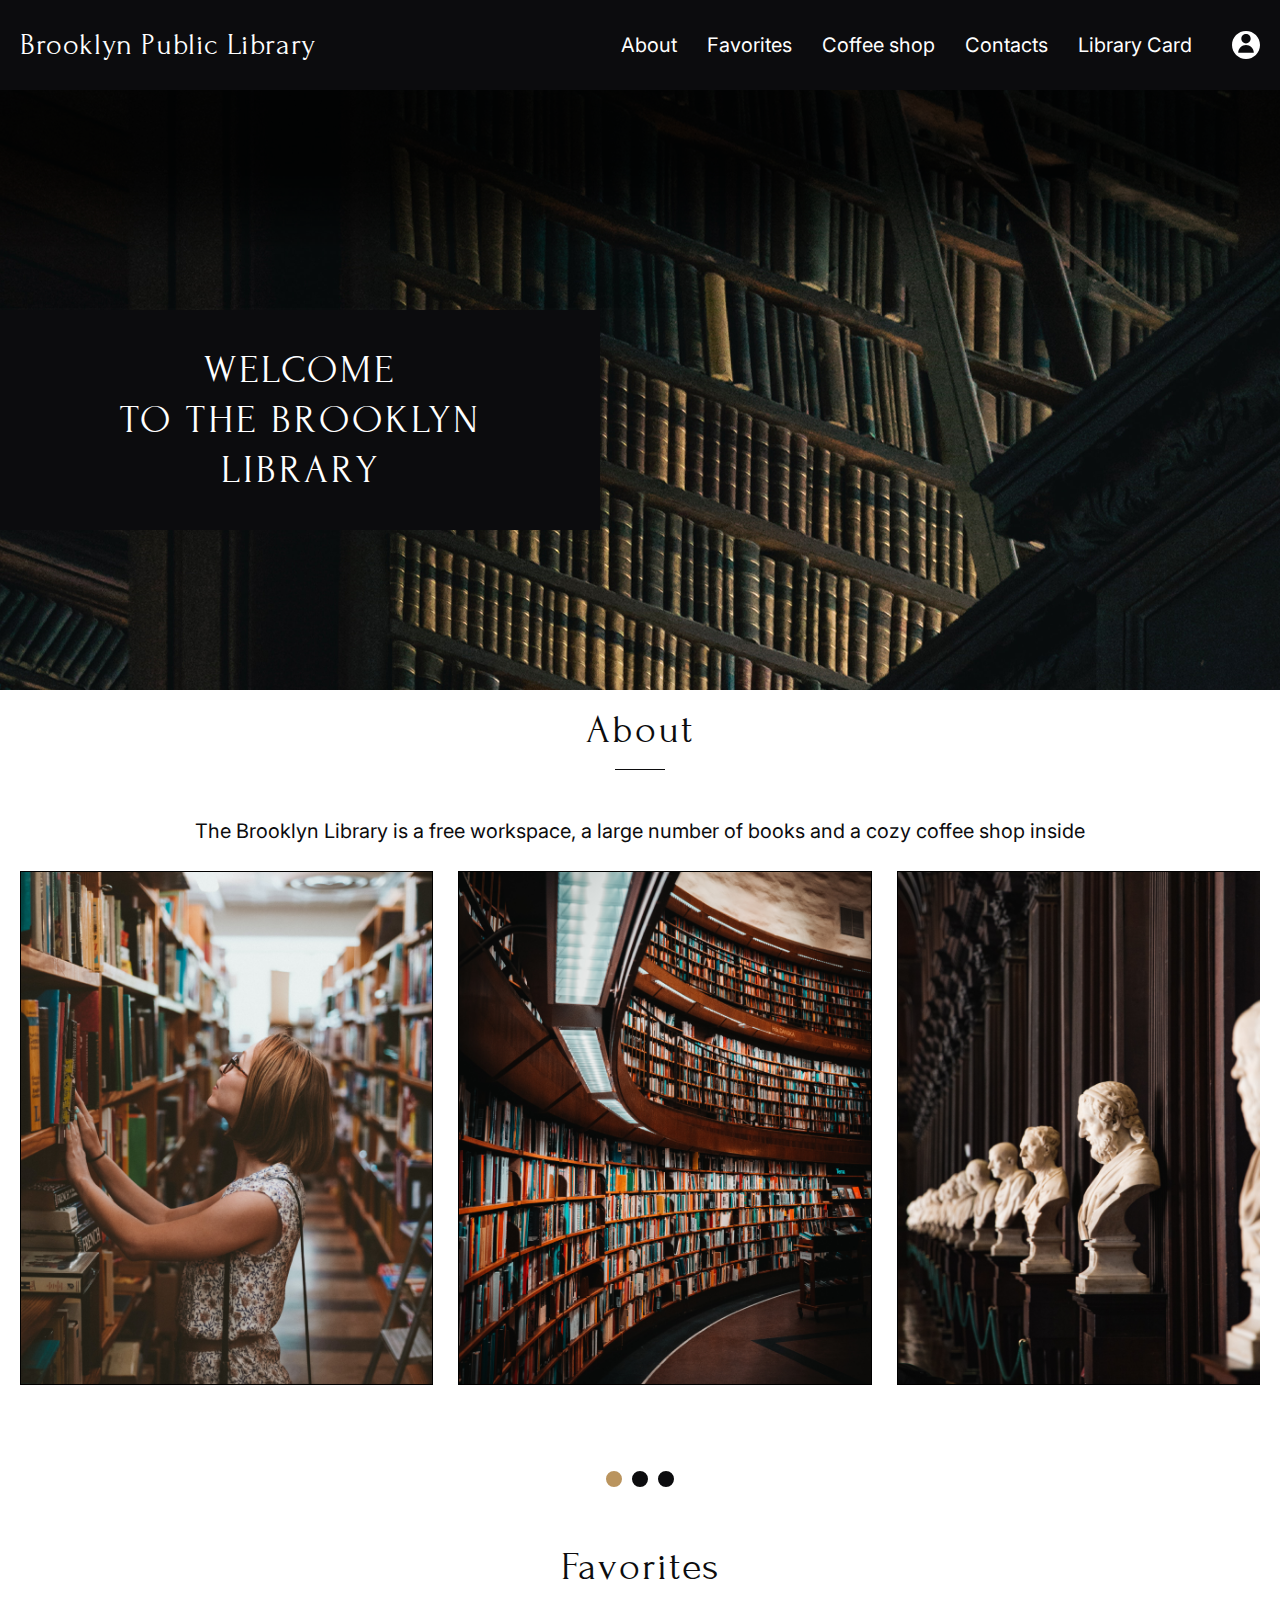
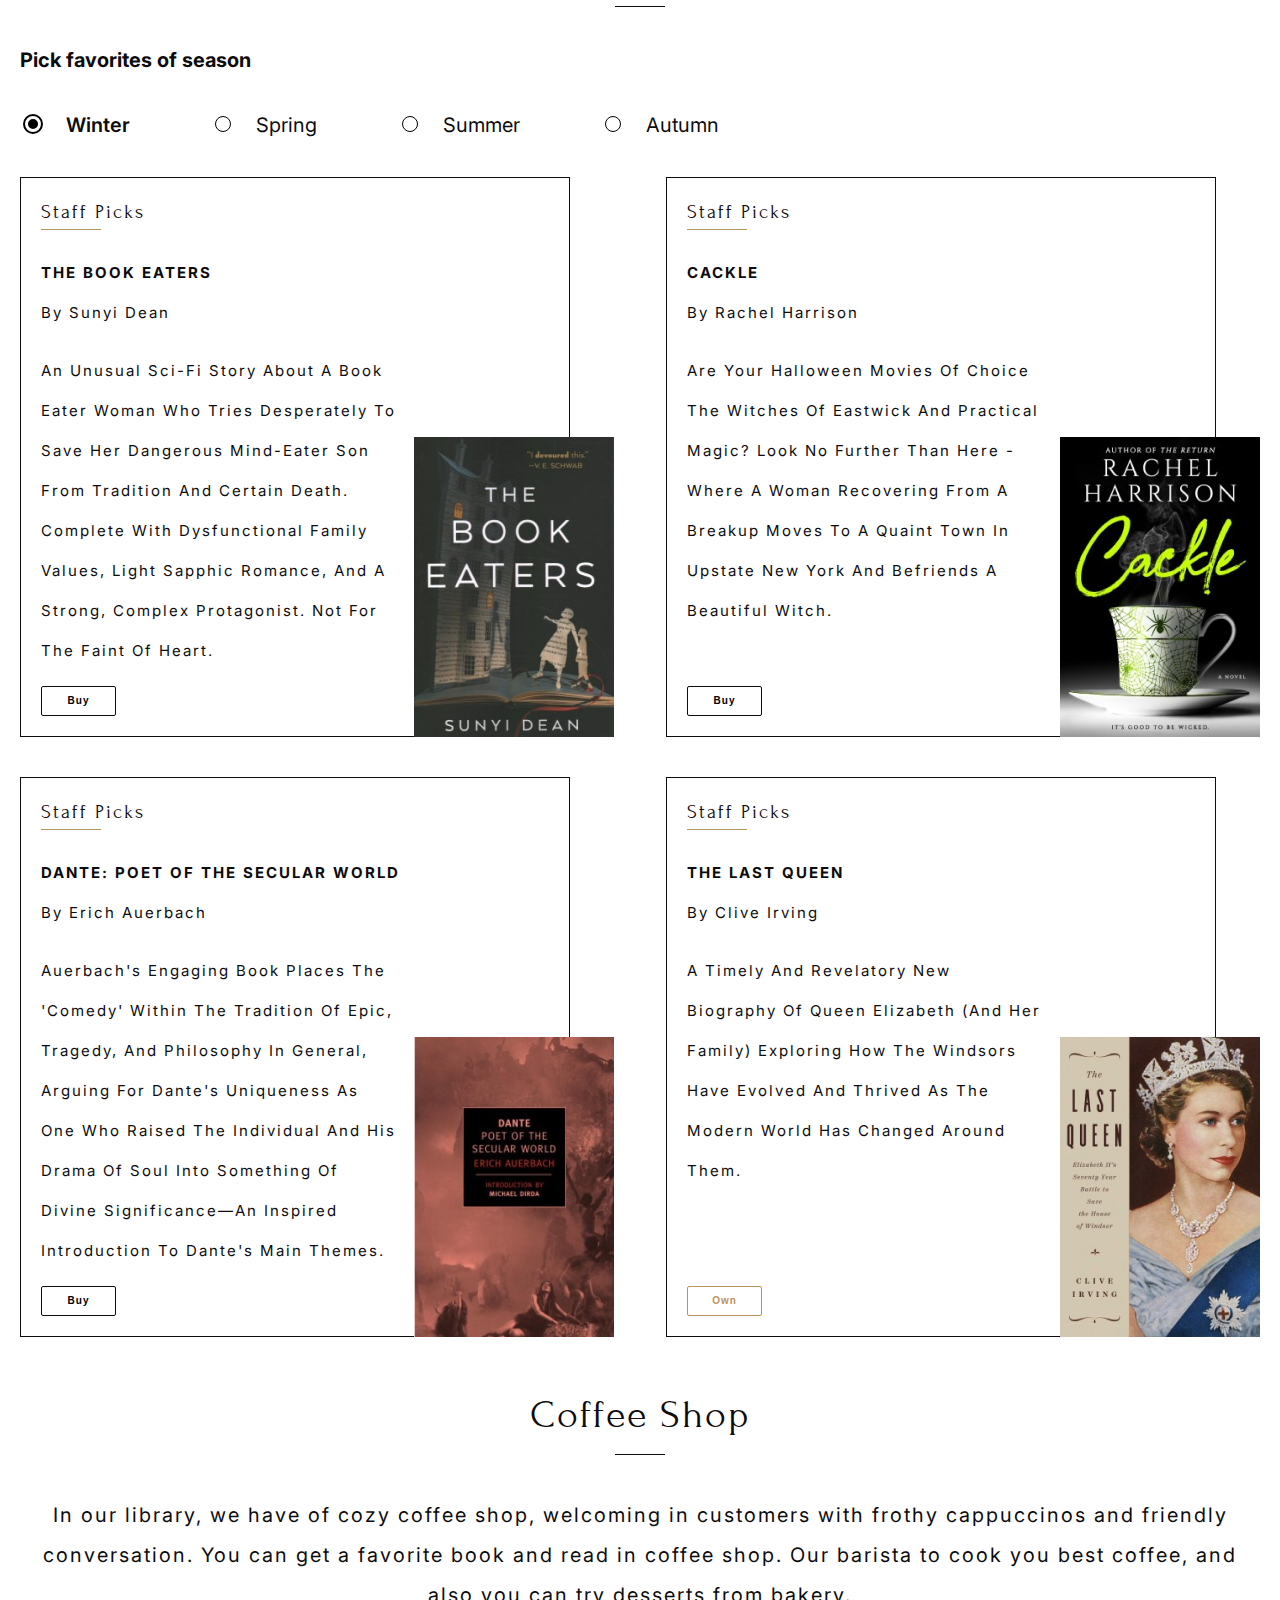
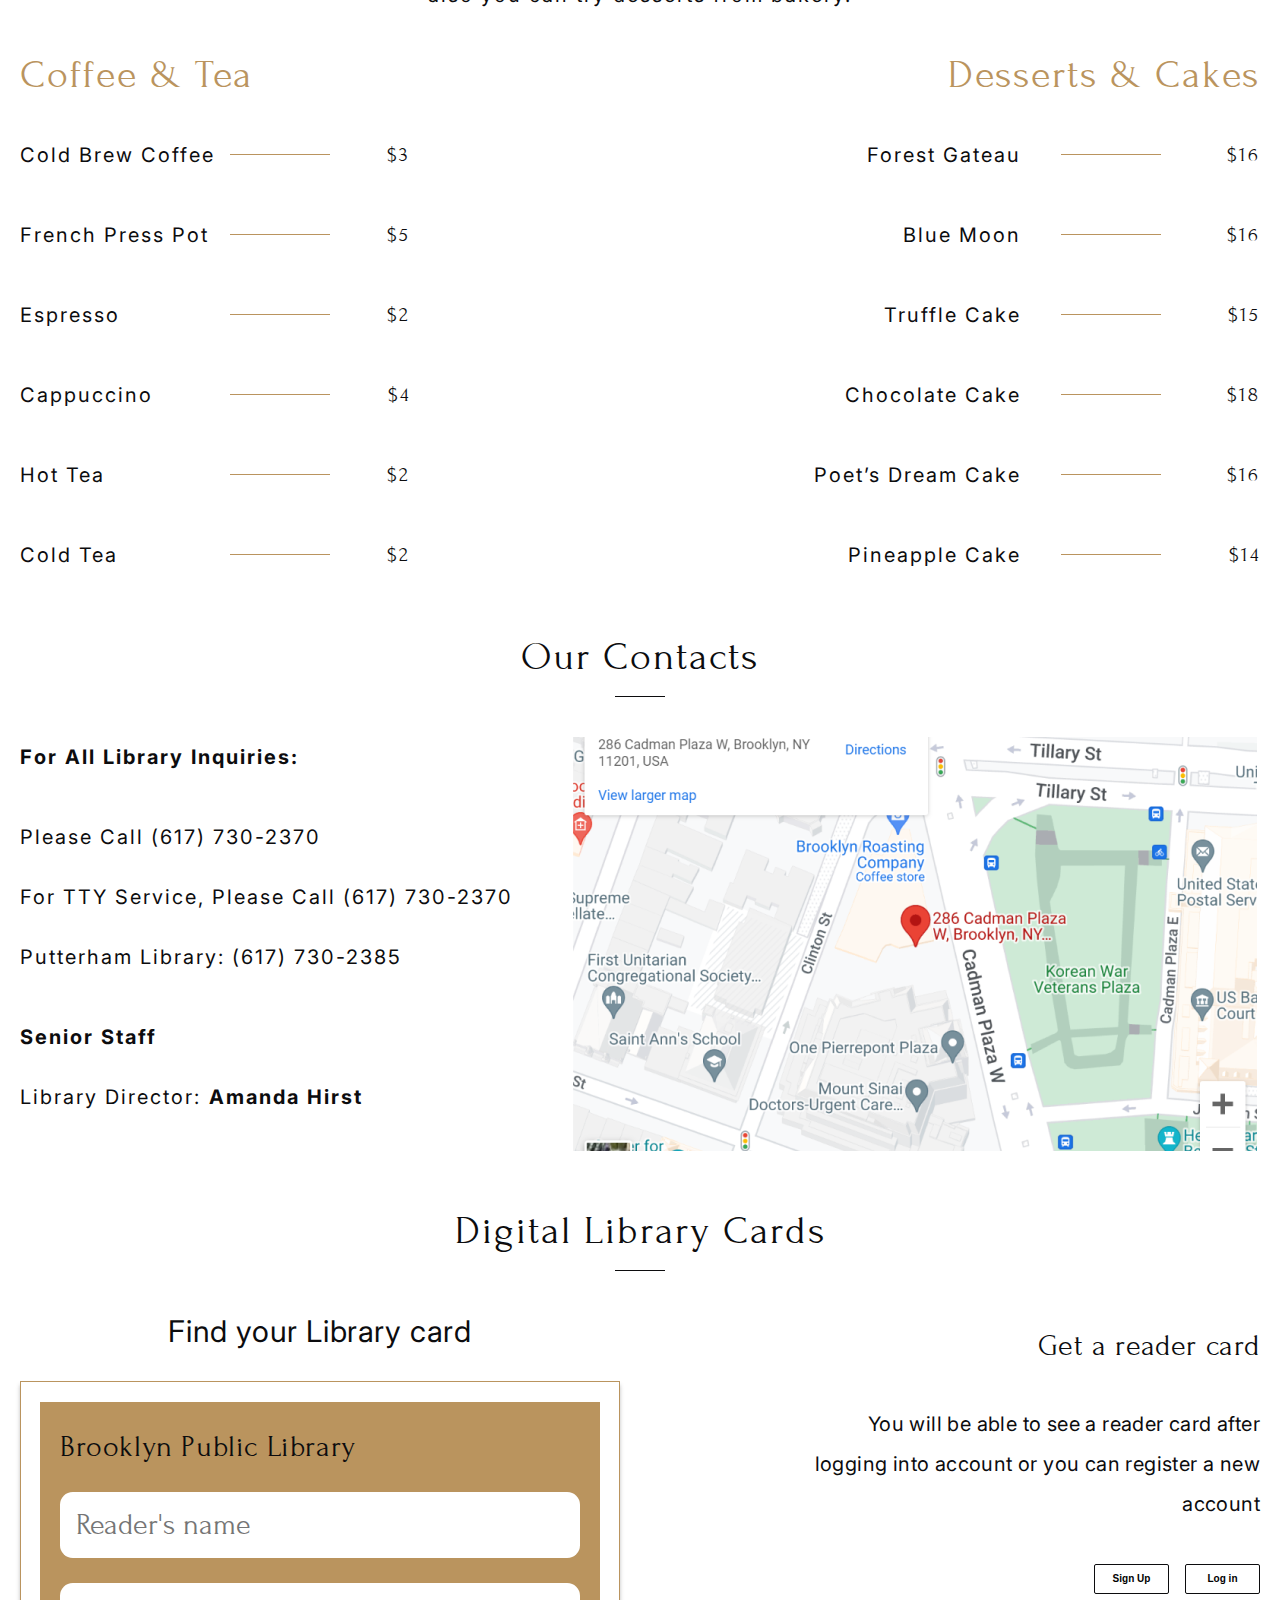
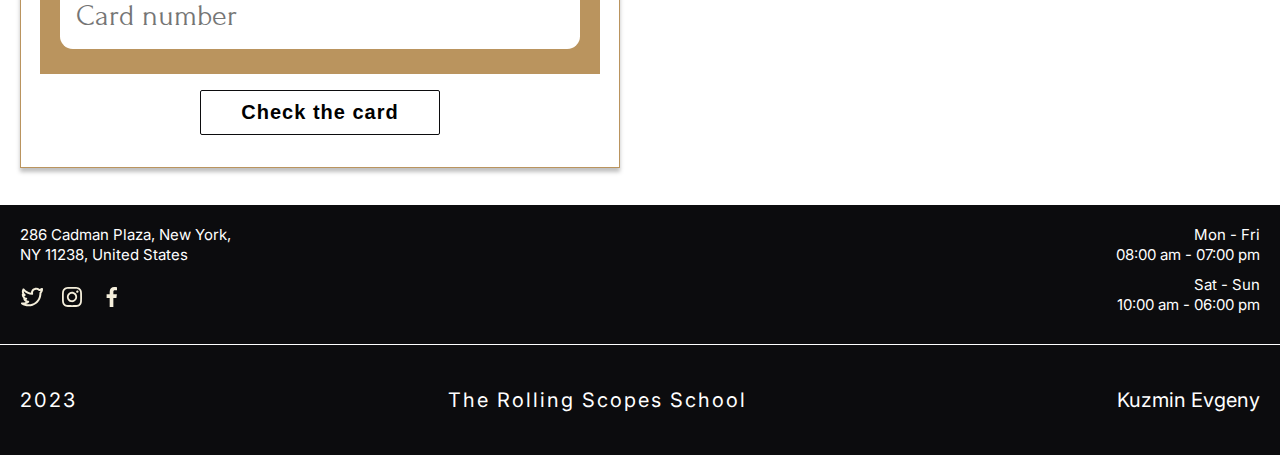
==== library/index.html @ 1d3dd44a "feat:buy library card modal form validation developed. empty field warning done. Nullification varia" ====
<!DOCTYPE html>
<html lang="en">
<head>
    <meta charset="UTF-8">
    <meta name="viewport" content="width=device-width, initial-scale=1.0">
    <link rel="icon" type="image/png" sizes="32x32" href="./img/favicon-16x16.png">
    <link rel="icon" type="image/png" sizes="16x16" href="./img/favicon-32x32.png">
    <link rel="preconnect" href="https://fonts.googleapis.com">
    <link rel="preconnect" href="https://fonts.gstatic.com" crossorigin>
    <link href="https://fonts.googleapis.com/css2?family=Forum&family=Inter:wght@100;200;300;400;500;600;700;800;900&display=swap" rel="stylesheet">
    <link rel="stylesheet" href="style.css">
    <script src="index.js" defer></script>
    <title>Document</title>
</head>
<body>
    <div class="wrapper">
        <header>
            <div class="navigation-bar flex justify-content-between bg-dark text-white px-20">

                <h1 class="flex align-items-center ff-forum fs-30 letter-spacing-0-6">Brooklyn Public Library</h1>
                
                <div class="menu-layout align-items-center">
                    <nav class="navigation" data-visible="false">
                        <ul class="flex ">
                            <li><a href="#about" class="text-white" onclick="switchNavigation()">About</a></li>
                            <li><a href="#favorites" class="text-white" onclick="switchNavigation()">Favorites</a></li>
                            <li><a href="#coffeeshop" class="text-white" onclick="switchNavigation()">Coffee shop</a></li>
                            <li><a href="#contacts" class="text-white" onclick="switchNavigation()">Contacts</a></li>
                            <li><a href="#librarycard" class="text-white" onclick="switchNavigation()">Library Card</a></li>
                        </ul>
                    </nav>
                    <div class="flex menu-btns">
                        <div class="flex align-items-center icon-profile">
                            <div class="icon-logo">
                                <img src="./img/icon_profile.svg" icon-no-logo data-profileiconVisible="true" alt="icon profile" >
                                <div class="userName text-veneer bg-white" icon-with-logo data-profileiconVisible="false"></div>
                            </div>

                            <div class="profilePopup bg-white fs-15 line-height-20 text-black text-center" data-profileNoAuthVisible="false">
                                <div class="fw-700 profile-header">Profile</div>
                                <div class="mt-20" data-modal-target="#login-modal">Log In</div>
                                <div class="mt-10" data-modal-target="#registration-modal">Register</div>
                            </div>
                            <div class="profilePopup bg-white fs-15 line-height-20 text-black" data-profileAuthenticatedVisible="false">
                                <div class="fs-10 profile-header profile-card-number" data-cardnumber=""></div>
                                <div class="mt-20" data-modal-target="#myprofile-modal">My profile</div>
                                <div class="mt-10" id="logout">Log Out</div>
                            </div>

                            
                        </div>
                        <button class="nav-toggle" aria-expanded="false"></button>
                        
                    </div>
                </div>
            </div>
            
        </header>
        
        <main>
            <section>
                <div class="lib-pic-container flex">
                        <div class="intro align-self-center bg-dark px-20 flex-column place-content-center text-center ff-forum fs-40 text-white letter-spacing-3 uppercase">
                            <p>Welcome</p>
                            <p>to the Brooklyn</p>
                            <p >Library</p>
                        </div>
                </div>
            </section>
            <section id="about">
                <h2>
                    About
                </h2>
                <p class="text-center mb-20 mt-3-8 mx-4">
                    The Brooklyn Library is a free workspace, a large number of books and a cozy coffee shop inside
                </p>
                <div class="flex justify-content-center about-flex mx-20">
                    <div class="pt-40 px-20 flex align-items-center" id="arrowleft">
                        <img src="./img/VectorLeft.svg" alt="">
                    </div>
                    
                    <div class="about-pic-container margin-right-flow" id="carousel">

                            <picture class="card__img">
                                <source srcset="./img/image1.png" type="image/png" >
                                <img src="./img/image1.png" alt="library image 1">
                            </picture>
                        
                            <picture class="card__img">
                                <source srcset="./img/image2.png" type="image/png" >
                                <img src="./img/image2.png" alt="library image 2">
                            </picture>

                            <picture class="card__img">
                                <source srcset="./img/image3.png" type="image/png" >
                                <img src="./img/image3.png" alt="library image 3">
                            </picture>

                            <picture class="card__img">
                                <source srcset="./img/image4.png" type="image/png" >
                                <img src="./img/image4.png" alt="library image 3">
                            </picture>

                            <picture class="card__img">
                                <source srcset="./img/image5.png" type="image/png" >
                                <img src="./img/image5.png" alt="library image 3">
                            </picture>

                        
                    </div>
                    <div class="pt-40 px-20 flex align-items-center " id="arrowright">
                        <img src="./img/VectorRight.svg" alt="">
                    </div>
                    
                </div>
            
                <div class="dot-buttons flex justify-content-center">
                    <div class="flex align-items-center">
                        <!-- <div id="btn-left"></div>
                        <div id="btn-center"></div>
                        <div id="btn-right"></div>
                        <div></div>
                        <div ></div> -->
                        <div class="dot active"></div>
                        <div class="dot"></div>
                        <div class="dot"></div>
                        <div class="dot"></div>
                        <div class="dot"></div>
                    </div>
                    
                </div>
            </section>
            <section id="favorites">
                <h2 class="mb-50">Favorites</h2>
                <div class="mx-20 mt-20 fw-700">Pick favorites of season</div>
                <div class="favorites flex align-items-center mx-20 mb-4 mt-25">
                    <div>
                        <input class="mr-20" type="radio" id="winter-label" name="seasons" value="winter" checked>
                        <label for="winter-label">Winter</label>
                    </div>
                    
                    <div>
                        <input class="mr-20" type="radio" id="spring-label" name="seasons" value="spring">
                        <label for="spring-label">Spring</label>
                    </div>

                    <div>
                        <input class="mr-20" type="radio" id="summer-label" name="seasons" value="summer">
                        <label for="summer-label">Summer</label>
                    </div>

                    <div>
                        <input class="mr-20" type="radio" id="autumn-label" name="seasons" value="autumn">
                        <label for="autumn-label">Autumn</label>
                    </div>

                </div>
                <div class="fs-15 letter-spacing-2 mx-20 pb-4  mb-20">
                    <div id="winter"  role="radioBtnPage">
                        <div class="grid-favorites">
                            <div class="grid book-description">
                                <h3>
                                    Staff Picks
                                </h3>
                                <div class="text-capitalize line-height-40 fw-700 mt-2">
                                    <span class="uppercase">The Book Eaters</span>
                                    <p class="text-capitalize">By Sunyi Dean</p>
                                </div>
                                <p class="line-height-40 text-capitalize mt-9">
                                    An unusual sci-fi story about a book eater woman who tries desperately to save her dangerous mind-eater son from tradition and certain death. Complete with dysfunctional family values, light Sapphic romance, and a strong, complex protagonist. Not for the faint of heart.
                                </p>
                                <button class="btn-buy fs-10 fw-600 letter-spacing-1" data-buy-book>
                                    Buy
                                </button>
                                <img src="./img/book1.png" alt="book 'The Book Eaters'">
                            </div>
                            <div class="grid book-description">
                                <h3>
                                    Staff Picks
                                </h3>
                                <div class="text-capitalize line-height-40 fw-700 mt-2">
                                    <span class="uppercase">Cackle</span>
                                    <p class="text-capitalize">By Rachel Harrison</p>
                                </div>
                                <p class="line-height-40 text-capitalize mt-9">
                                    Are your Halloween movies of choice The Witches of Eastwick and Practical Magic? Look no further than here - where a woman recovering from a breakup moves to a quaint town in upstate New York and befriends a beautiful witch.
                                </p>
                                <button class="btn-buy fs-10 fw-600 letter-spacing-1" data-buy-book>
                                    Buy
                                </button>
                                <img src="./img/book2.png" alt="book 'Cackle'">
                            </div>
                            <div class="grid book-description">
                                <h3>
                                    Staff Picks
                                </h3>
                                <div class="text-capitalize line-height-40 fw-700 mt-2">
                                    <span class="uppercase">Dante: Poet of the Secular World</span>
                                    <p class="text-capitalize">By Erich Auerbach</p>
                                </div>
                                <p class="line-height-40 text-capitalize mt-9">
                                    Auerbach's engaging book places the 'Comedy' within the tradition of epic, tragedy, and philosophy in general, arguing for Dante's uniqueness as one who raised the individual and his drama of soul into something of divine significance—an inspired introduction to Dante's main themes.
                                </p>
                                <button class="btn-buy fs-10 fw-600 letter-spacing-1" data-buy-book>
                                    Buy
                                </button>
                                <img src="./img/book3.png" alt="book 'Dante: Poet of the Secular World'">
                            </div>
                            <div class="grid book-description">
                                <h3>
                                    Staff Picks
                                </h3>
                                <div class="text-capitalize line-height-40 fw-700 mt-2">
                                    <span class="uppercase">The Last Queen</span>
                                    <p class="text-capitalize">By Clive Irving</p>
                                </div>
                                <p class="line-height-40 text-capitalize mt-9">
                                    A timely and revelatory new biography of Queen Elizabeth (and her family) exploring how the Windsors have evolved and thrived as the modern world has changed around them.
                                </p>
                                <button class="btn-buy fs-10 fw-600 letter-spacing-1" data-buy-book disabled>
                                    Own
                                </button>
                                <img src="./img/book4.png" alt="book 'The Last Queen'">
                            </div>
                        </div>
                    </div>

                    <div hidden id="spring" role="radioBtnPage">
                        <div class="grid-favorites">
                            <div  class="grid book-description">
                                <h3>
                                    Staff Picks
                                </h3>
                                <div class="text-capitalize line-height-40 fw-700 mt-2">
                                    <span class="uppercase">The Body</span>
                                    <p class="text-capitalize">By Stephen King</p>
                                </div>
                                <p>
                                    Powerful novel that takes you back to a nostalgic time, exploring both the beauty and danger and loss of innocence that is youth.
                                </p>
                                <button class="btn-buy fs-10 fw-600 letter-spacing-1" data-buy-book>
                                    Buy
                                </button>
                                <img src="./img/book5.png" alt="book 'The Body'">
                            </div>
                            <div  class="grid book-description">
                                <h3>
                                    Staff Picks
                                </h3>
                                <div class="text-capitalize line-height-40 fw-700 mt-15">
                                    <span class="uppercase">Carry: A Memoir of Survival on Stolen Land</span>
                                    <p class="text-capitalize">By Toni Jenson</p>
                                </div>
                                <p>
                                    This memoir about the author's relationship with gun violence feels both expansive and intimate, resulting in a lyrical indictment of the way things are.
                                </p>
                                <button class="btn-buy fs-10 fw-600 letter-spacing-1" data-buy-book>
                                    Buy
                                </button>
                                <img src="./img/book6.png" alt="book 'Carry: A Memoir of Survival on Stolen Land'">
                            </div>
                            <div class="grid book-description">
                                <h3>
                                    Staff Picks
                                </h3>
                                <div class="text-capitalize line-height-40 fw-700 mt-15">
                                    <span class="uppercase">Days of Distraction</span>
                                    <p class="text-capitalize">By Alexandra Chang</p>
                                </div>
                                <p>
                                    A sardonic view of Silicon Valley culture, a meditation on race, and a journal of displacement and belonging, all in one form-defying package of spare prose.
                                </p>
                                <button class="btn-buy fs-10 fw-600 letter-spacing-1" data-buy-book>
                                    Buy
                                </button>
                                <img src="./img/book7.png" alt="book 'Days of Distraction'">
                            </div>
                            <div class="grid book-description">
                                <h3>
                                    Staff Picks
                                </h3>
                                <div class="text-capitalize line-height-40 fw-700 mt-15">
                                    <span class="uppercase">Dominicana</span>
                                    <p class="text-capitalize">By Angie Cruz</p>
                                </div>
                                <p>
                                    A timely and revelatory new biography of Queen Elizabeth (and her family) exploring how the Windsors have evolved and thrived as the modern world has changed around them.
                                </p>
                                <button class="btn-buy fs-10 fw-600 letter-spacing-1" data-buy-book disabled>
                                    Own
                                </button>
                                <img src="./img/book8.png" alt="book 'Dominicana'">
                            </div>
                        </div>
                    </div>

                    <div hidden id="summer" role="radioBtnPage">
                        <div class="grid-favorites">
                            <div  class="grid book-description">
                                <h3>
                                    Staff Picks
                                </h3>
                                <div class="text-capitalize line-height-40 fw-700 mt-15">
                                    <span class="uppercase">Crude: A Memoir</span>
                                    <p class="text-capitalize">By Pablo Fajardo & ​​Sophie Tardy-Joubert</p>
                                </div>
                                <p>
                                    Drawing and color by Damien Roudeau | This book illustrates the struggles of a group of indigenous Ecuadoreans as they try to sue the ChevronTexaco company for damage their oil fields did to the Amazon and her people
                                </p>
                                <button class="btn-buy fs-10 fw-600 letter-spacing-1" data-buy-book>
                                    Buy
                                </button>
                                <img src="./img/book9.png" alt="book 'Crude: A Memoir '">
                            </div>
                            <div class="grid book-description">
                                <h3>
                                    Staff Picks
                                </h3>
                                <div class="text-capitalize line-height-40 fw-700 mt-15">
                                    <span class="uppercase">Let My People Go Surfing</span>
                                    <p class="text-capitalize">By Yvon Chouinard</p>
                                </div>
                                <p>
                                    Chouinard—climber, businessman, environmentalist—shares tales of courage and persistence from his experience of founding and leading Patagonia, Inc. Full title: Let My People Go Surfing: The Education of a Reluctant Businessman, Including 10 More Years of Business Unusual.
                                </p>
                                <button class="btn-buy fs-10 fw-600 letter-spacing-1" data-buy-book>
                                    Buy
                                </button>
                                <img src="./img/book10.png" alt="book 'Let My People Go Surfing'">
                            </div>
                            
                            <div class="grid book-description">
                                <h3>
                                    Staff Picks
                                </h3>
                                <div class="text-capitalize line-height-40 fw-700 mt-15">
                                    <span class="uppercase">The Octopus Museum: Poems</span>
                                    <p class="text-capitalize">By Brenda Shaughnessy</p>
                                </div>
                                <p>
                                    This collection of bold and scathingly beautiful feminist poems imagines what comes after our current age of environmental destruction, racism, sexism, and divisive politics.
                                </p>
                                <button class="btn-buy fs-10 fw-600 letter-spacing-1" data-buy-book>
                                    Buy
                                </button>
                                <img src="./img/book11.png" alt="book 'The Octopus Museum: Poems'">
                            </div>
                            <div class="grid book-description">
                                <h3>
                                    Staff Picks
                                </h3>
                                <div class="text-capitalize line-height-40 fw-700 mt-15">
                                    <span class="uppercase">Shark Dialogues: A Novel</span>
                                    <p class="text-capitalize">By Kiana Davenport</p>
                                </div>
                                <p>
                                    An epic saga of seven generations of one family encompasses the tumultuous history of Hawaii as a Hawaiian woman gathers her four granddaughters together in an erotic tale of villains and dreamers, queens and revolutionaries, lepers and healers.
                                </p>
                                <button class="btn-buy fs-10 fw-600 letter-spacing-1" data-buy-book disabled>
                                    Own
                                </button>
                                <img src="./img/book12.png" alt="book 'Shark Dialogues: A Novel'">
                            </div>
                        </div>
                    </div>

                    <div hidden id="autumn" role="radioBtnPage">
                        <div class="grid-favorites">
                            <div class="grid book-description">
                                <h3>
                                    Staff Picks
                                </h3>
                                <div class="text-capitalize line-height-40 fw-700 mt-15">
                                    <span class="uppercase">Casual Conversation</span>
                                    <p class="text-capitalize">By Renia White</p>
                                </div>
                                <p>
                                    White's impressive debut collection takes readers through and beyond the concepts of conversation and the casual - both what we say to each other and what we don't, examining the possibilities around how we construct and communicate identity.
                                </p>
                                <button class="btn-buy fs-10 fw-600 letter-spacing-1" data-buy-book>
                                    Buy
                                </button>
                                <img src="./img/book13.png" alt="book 'Casual Conversation'">
                            </div>
                            <div class="grid book-description">
                                <h3>
                                    Staff Picks
                                </h3>
                                <div class="text-capitalize line-height-40 fw-700 mt-15">
                                    <span class="uppercase">The Great Fire</span>
                                    <p class="text-capitalize">By Lou Ureneck</p>
                                </div>
                                <p>
                                    The harrowing story of an ordinary American and a principled Naval officer who, horrified by the burning of Smyrna, led an extraordinary rescue effort that saved a quarter of a million refugees from the Armenian Genocide
                                </p>
                                <button class="btn-buy fs-10 fw-600 letter-spacing-1" data-buy-book>
                                    Own
                                </button>
                                <img src="./img/book14.png" alt="book 'Slug: And Other Stories'">
                            </div>
                            <div class="grid book-description">
                                <h3>
                                    Staff Picks
                                </h3>
                                <div class="text-capitalize line-height-40 fw-700 mt-15">
                                    <span class="uppercase">Rickey: The Life and Legend</span>
                                    <p class="text-capitalize">By Howard Bryant</p>
                                </div>
                                <p>
                                    With the fall rolling around, one can't help but think of baseball's postseason coming up! And what better way to prepare for it than reading the biography of one of the game's all-time greatest performers, the Man of Steal, Rickey Henderson?
                                </p>
                                <button class="btn-buy fs-10 fw-600 letter-spacing-1" data-buy-book>
                                    Buy
                                </button>
                                <img src="./img/book15.png" alt="book 'Rickey: The Life and Legend'">
                            </div>
                            <div class="grid book-description">
                                <h3>
                                    Staff Picks
                                </h3>
                                <div class="text-capitalize line-height-40 fw-700 mt-15">
                                    <span class="uppercase">Slug: And Other Stories</span>
                                    <p class="text-capitalize">By Megan Milks</p>
                                </div>
                                <p>
                                    Exes Tegan and Sara find themselves chained together by hairballs of codependency. A father and child experience the shared trauma of giving birth to gods from their wounds.
                                </p>
                                <button class="btn-buy fs-10 fw-600 letter-spacing-1" data-buy-book disabled>
                                    Buy
                                </button>
                                <img src="./img/book16.png" alt="book 'Slug: And Other Stories'">
                            </div>
                        </div>
                    </div>
                </div>
            </section>
            <section id="coffeeshop">
                <h2>Coffee shop</h2>
                <p class="text-center mt-60 letter-spacing-2 mx-20">
                In our library, we have of cozy coffee shop, welcoming in customers with frothy cappuccinos and friendly conversation. <span class="text-capitalize">y</span>ou can get a favorite book and read in coffee shop. Our barista to cook you best coffee, and also you can try desserts from bakery.  
                </p>
                
                
                <div class="coffeeshop-layout letter-spacing-2 mx-20 mb-40 ">
                    <div class="grid-coffeeshop-menu coffee-menu mt-40 text-capitalize">
                        <div class="ff-forum fs-40 text-veneer">
                            Coffee & Tea
                        </div>

                        <span>Cold Brew Coffee</span>
                        <div class="line bg-veneer maxwidth100"></div>
                        <span class="flex justify-content-end letter-spacing-2 line-height-40 ff-forum">$3</span>

                        <span>French Press Pot</span>
                        <div class="line bg-veneer maxwidth100"></div>
                        <span class="flex justify-content-end letter-spacing-2 line-height-40 ff-forum">$5</span>

                        <span>Espresso</span>
                        <div class="line bg-veneer maxwidth100"></div>
                        <span class="flex justify-content-end letter-spacing-2 line-height-40 ff-forum">$2</span>

                        <span>Cappuccino</span>
                        <div class="line bg-veneer maxwidth100"></div>
                        <span class="flex justify-content-end letter-spacing-2 line-height-40 ff-forum">$4</span>
                        
                        <span>Hot tea</span>
                        <div class="line bg-veneer maxwidth100"></div>
                        <span class="flex justify-content-end letter-spacing-2 line-height-40 ff-forum">$2</span>
                        
                        <span>Cold tea</span>
                        <div class="line bg-veneer maxwidth100"></div>
                        <span class="flex justify-content-end letter-spacing-2 line-height-40 ff-forum">$2</span>
                    </div>

                    <div class="desert-menu mt-40 text-capitalize">
                        <div class="grid-coffeeshop-menu">
                            <div class="ff-forum fs-40 text-veneer text-end">
                                Desserts & Cakes
                            </div>

                            <span class="justify-self-end mr-2">Forest Gateau</span>
                            <div class="line bg-veneer maxwidth100 justify-self-end"></div>
                            <span class="justify-self-end letter-spacing-2 line-height-40 ff-forum">$16</span>
                            
                            <span class="justify-self-end mr-2">Blue Moon</span>
                            <div class="line bg-veneer maxwidth100 justify-self-end"></div>
                            <span class="justify-self-end letter-spacing-2 line-height-40 ff-forum">$16</span>
                            
                            <span class="justify-self-end mr-2">Truffle Cake</span>
                            <div class="line bg-veneer maxwidth100 justify-self-end"></div>
                            <span class="justify-self-end letter-spacing-2 line-height-40 ff-forum">$15</span>

                            <span class="justify-self-end mr-2">Chocolate Cake</span>
                            <div class="line bg-veneer maxwidth100 justify-self-end"></div>
                            <span class="justify-self-end letter-spacing-2 line-height-40 ff-forum">$18</span>
                            
                            <span class="justify-self-end mr-2">Poet’s Dream Cake</span>
                            <div class="line bg-veneer maxwidth100 justify-self-end"></div>
                            <span class="justify-self-end letter-spacing-2 line-height-40 ff-forum">$16</span>
                            
                            <span class="justify-self-end mr-2">Pineapple Cake</span>
                            <div class="line bg-veneer maxwidth100 justify-self-end"></div>
                            <span class="justify-self-end letter-spacing-2 line-height-40 ff-forum">$14</span>
                        </div>
                        
                    </div>
                </div>
                
            </section>
            <section id="contacts">
                <h2>Our Contacts</h2>
                
                <div class="contacts-container line-height-40 letter-spacing-2 text-capitalize mx-20 mb-40 pt-20">
                    <div>
                        <p class="fw-700 ">For all Library inquiries:</p>
                        <div class="mt-40">
                            <p class="my-20">Please call <a href="tel:6177302370">(617) 730-2370</a></p>
                            <p class="my-20">For TTY service, please call <a href="tel:6177302370">(617) 730-2370</a></p>
                            <p class="my-20">Putterham Library: <a href="tel:6177302370">(617) 730-2385</a></p>
                        </div>
                        <div class="mt-5">
                            <p class="fw-700">Senior Staff</p>
                            <p class="mt-20">Library Director:<a class="fw-700 ml-1" href="mailto:AmandaHirst@gmail.com">Amanda Hirst</a></p>
                        </div>
                    </div>
                    <picture>
                        <source srcset="./img/map.png" type="image/png">
                        <img src="./img/map.png" alt="library image 1">
                    </picture>
                </div>
            </section>
            <section id="librarycard">
                <h2>
                    Digital Library Cards
                </h2>
                
                <div class="lib-card mb-3 mx-20 pt-20">
                    <div>
                        <span class="flex justify-content-center fs-30 mb-20 letter-spacing-0-6">
                            Find your Library card
                        </span>

                        <div class="flex justify-content-center">
                            <div class="member-card-border flex-column mt-10">
                                <div class="member-card flex-column mt-20 px-20 align-self-center justify-content-evenly">
                                    <span class="fs-30 ff-forum letter-spacing-0-6">Brooklyn Public Library</span>
                                    <div class="flex">
                                        <input type="text" class="fs-30 ff-forum text-light-dark p-2" placeholder="Reader's name">
                                    </div>
                                    <div class="flex">
                                        <input type="text" class="fs-30 ff-forum text-light-dark p-2" placeholder="Card number">
                                    </div>
                                </div>
                                <button class="align-self-center mt-2 fs-20 " data-card-check><span class="fw-700 letter-spacing-1">Check the card</span></button>
                                <div class="align-self-center flex user-info-container" data-user-info="false">
                                    <div class="letter-spacing-0-4 text-black mr-20 flex flex-column align-items-center">
                                        Visits
                                        <img src="./img/Union1.svg"   alt="visits">
                                        <div class="myprofile-image-visits line-height-20 fs-10 letter-spacing-0-2 text-black" data-visits="1"></div>
                                    </div>
                                    <div class="letter-spacing-0-4 text-black mr-20 flex-column align-items-center">
                                        Bonuses
                                        <img src="./img/Star2.svg" alt="bonuses">
                                        <div class="myprofile-image-bonuses line-height-20 fs-10 letter-spacing-0-2 text-black" data-bonuses="1240"></div>
                                    </div>
                                    <div class="letter-spacing-0-4 text-black flex-column align-items-center">
                                        Books
                                        <img src="./img/book.svg"  alt="rented books">
                                        <div class="myprofile-image-books line-height-20 fs-10 letter-spacing-0-2 text-black" data-books="2"></div>
                                    </div>
                                    
                                </div>
                            </div> 
                        </div>
                        
                    </div>
                    <div class="card-registration text-end mt-15 ">
                        <span class="ff-forum fs-30 letter-spacing-0-6">Get a reader card</span>
                        <p class="mt-3 letter-spacing-0-4 pt-12">You will be able to see a reader card after logging into account or you can register a new account</p>
                        <div class="authentification-buttons-layout mt-5">
                            <button class="authentification-button fs-10 fw-600 mr-2" data-modal-target="#registration-modal">Sign Up</button>
                            <button class="authentification-button fs-10 fw-600" data-modal-target="#login-modal">Log in</button>
                        </div>
                    </div>

                </div>
                
            </section>
        </main>
        
        <footer>
            <div class=" fs-15 mx-20 line-height-20 mb-20">
                <div class="flex justify-content-between mt-20">
                    <div class="address">
                        <a href="https://goo.gl/maps/fsqSUDMXvps1UqcB9">
                            286 Cadman Plaza, New York,
                            <p>NY 11238, United States</p>
                        </a>
                    </div>
                    <div class="schedule text-end">
                        <p>Mon - Fri</p> 
                        <p>08:00 am - 07:00 pm</p>
                    </div>
                </div>
                <div class="flex justify-content-between mt-10">
                    <ul class="flex mt-10">
                        <li><a href="https://twitter.com/rollingscopes"><img src="./img/u_twitter-alt.svg" class="mr-2" alt="twitter link"></a></li>
                        <li><a href="https://www.instagram.com/kuzmin.evgeny_/"><img src="./img/u_instagram.svg"  class="mr-2" alt="instagram link"></a></li>
                        <li><a href="https://www.facebook.com/evgeny.kuzmin.39"><img src="./img/u_facebook-f.svg"  alt="facebook link"></a></li>
                    </ul>
                    <div class="schedule text-end">
                        <p>Sat - Sun</p>
                        <p>10:00 am - 06:00 pm</p>
                    </div>
                </div>
            </div>
            <div class="line bg-white mx-20">

            </div>
                <div class="bottom-row flex justify-content-between align-items-center mx-20">
                    <div class="line-height-20 letter-spacing-2">2023</div>
                    <div class="line-height-20 letter-spacing-2"><a href="https://rs.school/js-stage0/">The Rolling Scopes School</a></div>
                    <div><a href="https://github.com/EugeneKuzmin">Kuzmin Evgeny</a></div>
            </div>
            
            
        </footer>
    </div>

    <!-- modals -->
    <div class="registration-modal modal text-black" id="registration-modal">
        <div class="registration-wrapper p-10">
            <button data-closemodalbutton class="modal-close-button">&times;</button>
            <div class="ff-forum uppercase letter-spacing-0-4 text-center">
                Register
            </div>
            <div class="flex flex-column align-items-center line-height-20 flow-auth-form mt-10 ">
                <div class="fs-15 letter-spacing-0-3">
                    <label>First name</label>
                    <Input type="text" class="modal-input mt-10" id='firstName' role="registration-input"></Input>
                </div>
                <div class="fs-15 letter-spacing-0-3">
                    <label>Last name</label>
                    <Input type="text" class="modal-input mt-10" id='lastName' role="registration-input"></Input>
                </div>
                <div class="fs-15 letter-spacing-0-3">
                    <label>E-mail</label>
                    <Input type="text" class="modal-input mt-10" id="email" role="registration-input"></Input>
                </div>
                <div class="fs-15 letter-spacing-0-3">
                    <label>Password</label>
                    <Input type="text" class="modal-input mt-10" id="password" role="registration-input"></Input>
                </div>
            </div>

            <button class="authentification-button fs-10 fw-700 mt-20 ml-2 letter-spacing-1 text-light-dark" role="registration-submit">Sign Up</button>

            <div class=" ml-2 fs-10"> <span> Already have an account?</span> <span class="fw-700 text-login letter-spacing-1 text-link" data-modal-target="#login-modal"> Login</span> </div>
            
        </div>
        
    </div>
    <div class="login-modal modal text-black" id="login-modal">
        <div class="login-wrapper p-10">
            <button data-closemodalbutton class="modal-close-button">&times;</button>
            <div class="ff-forum uppercase letter-spacing-0-4 text-center">
                Login
                
            </div>
            <div class="flex flex-column align-items-center line-height-20 flow-auth-form mt-10 ">
                <div class="fs-15 letter-spacing-0-3">
                    <label>E-mail or readers card</label>
                    <Input type="text" class="modal-input mt-10" id='loginId' role="login-input"></Input>
                </div>
                <div class="fs-15 letter-spacing-0-3">
                    <label>Password</label>
                    <Input type="text" class="modal-input mt-10" id="loginPassword" role="login-input"></Input>
                </div>
            </div>

            <button class="authentification-button fs-10 fw-700 mt-20 ml-2 letter-spacing-1 text-light-dark" role="login-submit">Log in</button>

            <div class=" ml-2 fs-10"> <span> Don't have an account?</span> <span class="fw-700 text-login letter-spacing-1 text-link" data-modal-target="#registration-modal"> Register</span> </div>
            
        </div>
        
    </div>
    <div class="myprofile-modal modal text-black" id="myprofile-modal">
        <div class="flex flex-column flex-1 h-full myprofile-wrapper">
            <button data-closemodalbutton class="modal-close-button myprofile-close-button">&times;</button>
            <div class="flex h-full">
                <div class="flex flex-column flex-1 h-full justify-content-center align-items-center profile-name-section bg-dark">
                    <div class="short-name bg-white flex align-content-center text-veneer line-height-20 flex justify-content-center align-items-center uppercase" data-shortname></div>
                    <div class="full-name bg-white flex align-items-center mt-15 text-black flex justify-content-center align-items-center" data-fullname></div>
                </div>
                <div class="flex flex-column mx-20 mt-30">
                    <div class="fs-40 ff-forum letter-spacing-0-8 uppercase text-black">My profile</div>
                    <div class="flex mt-18 ">
                        <div class="letter-spacing-0-4 text-black mr-20 flex flex-column align-items-center">
                            Visits
                            <img src="./img/Union1.svg"   alt="visits">
                            <div class="myprofile-image-visits line-height-20 fs-10 letter-spacing-0-2 text-black" data-visits="1"></div>
                        </div>
                        <div class="letter-spacing-0-4 text-black mr-20 flex-column align-items-center">
                            Bonuses
                            <img src="./img/Star2.svg" alt="bonuses">
                            <div class="myprofile-image-bonuses line-height-20 fs-10 letter-spacing-0-2 text-black" data-bonuses="1240"></div>
                        </div>
                        <div class="letter-spacing-0-4 text-black flex-column align-items-center">
                            Books
                            <img src="./img/book.svg"  alt="rented books">
                            <div class="myprofile-image-books line-height-20 fs-10 letter-spacing-0-2 text-black" data-books="2"></div>
                        </div>
                        
                    </div>
                    <div class="line-height-20 fs-25 mt-50">
                        Rented books
                    </div>
                    <div class="flex line-height-20 myprofile-card-number">
                        <span>Card number</span>
                        <span class="uppercase text-veneer line-height-20 ml-2" data-myprofilecardnumber></span>
                        <img src="./img/icon_copy.svg" class="ml-2" id="copy_card_id" alt="copy card number">
                    </div>
                </div>
            </div>

        </div>
        
        
    </div>
    <div class="cardPurchase-modal modal text-black" id="cardpurchasemodal">
        <button data-closemodalbutton class="modal-close-button cardPurchase-close-button">&times;</button>
        <div class="header-library-card flex justify-content-center align-items-center uppercase fs-40 ff-forum letter-spacing-0-8 line-height-20 text-white  bg-dark">
            Buy a library card
        </div>
        <div class="flex flex-column flex-1 h-full cardPurchase-wrapper px-20 py-30">
            <div class="flex h-full">
                <div class="flex flex-column flex-1 h-full line-height-20 letter-spacing-0-3 fs-15 pl-13 pr-10">
                    <div >
                        <label>Bank card number</label>
                        <Input type="text" class="modal-input cc-number-input my-10" id='cardNumber' maxlength="19" role="cardpurchase-input"></Input>
                        <span class="error"></span>
                        
                    </div>
                    <div >
                        <label>Expiration code</label>
                        <div class="flex">
                            <div class="input-sm-container">
                                <Input type="text" class="modal-input modal-input-small block my-10 mr-10" id='expirationcode1' role="cardpurchase-input"></Input>
                                <span class="error-sm"></span>
                            </div>
                            <div class="input-sm-container">
                                <Input type="text" class="modal-input modal-input-small block my-10" id='expirationcode2' role="cardpurchase-input"></Input>
                                <span class="error-sm"></span>
                            </div>
                        </div>
                    </div>
                    
                    <div class="input-sm-container">
                        <label class="block">CVC</label>
                        <Input type="text" class="modal-input modal-input-small block my-10" id='cvc' maxlength="3" role="cardpurchase-input"/></Input>
                        <span class="error-sm-cvc"></span>
                    </div>

                    <div class="mt-10">
                        <label >Cardholder name</label>
                        <Input type="text" class="modal-input my-10" id='cardholdeername' role="cardpurchase-input"></Input>
                        <span class="error"></span>
                    </div>

                    <div >
                        <label>Postal code</label>
                        <Input type="text" class="modal-input my-10" id='postalcode' role="cardpurchase-input"></Input>
                        <span class="error"></span>
                    </div>

                    <div >
                        <label>City / Town</label>
                        <Input type="text" class="modal-input my-10" id='place' role="cardpurchase-input"></Input>
                        <span class="error"></span>
                    </div>

                    <div class="flex mt-10">
                        <button class="btn-buy fs-10 fw-600 letter-spacing-1 mr-28" data-buy-card>
                            Buy
                        </button>
                        <span class="flex align-self-end fs-20 fw-700 line-height-20 letter-spacing-2 uppercase">$ 25.00</span>
                    </div>

                </div>
                <div class="flex flex-column  fs-15 letter-spacing-2 line-height-20 text-light-dark pl-33 mr-10">
                    If you are live, work, attend school, or pay property taxes in New York State, you can get a $25 digital library card right now using this online form. Visitors to New York State can also use this form to apply for a temporary card.
                </div>
            </div>

        </div>
        
        
    </div>
    <div id="overlay"></div>
   
</body>
</html>
---- library/style.css ----
/* ------------------- */
/* Custom properties   */
/* ------------------- */

:root {
    /* colors */
    --clr-warm-veneer: 35 40% 55%;
    --clr-dark: 240 8% 5%;
    --clr-black: 0 0% 0%;
    --clr-light-dark: 0 0% 56%;
    --clr-white: 0 0% 100%;

    /* font-sizes */
    --fs-40: 40px;
    --fs-30: 30px;
    --fs-25: 25px;
    --fs-20: 20px;
    --fs-15: 15px;
    --fs-10: 10px;

    /* font-families */
    --ff-forum: 'Forum', cursive;
    --ff-inter: 'Inter', sans-serif;
}

/* ------------------- */
/* Reset               */
/* ------------------- */

/* Box sizing */
*,
*::before,
*::after {
    box-sizing: border-box;
}

/* Reset margins */
body,
h1,
h2,
h3,
p,
figure,
picture {
    margin: 0; 
}

h1,
h2,
p {
    font-weight: 400;
}

html {
    scroll-behavior: smooth;
}

img,
picture {
  max-width: 100%;
  display: block;
}

/* set up the body */
body {
    font-family: var(--ff-inter);
    font-size: var(--fs-20);
    line-height: 40px;
    color: hsl( var(--clr-dark) );
    background-color: hsl( var(--clr-white) );
    max-width: 1440px;
    margin: 0 auto;
    
}

main > *:where(:not(:last-child)){
    margin-bottom: 20px;
}

main > {
    min-width: 100%;
}

/* set up the header */

header {
    color: hsl( var(--clr-white) );
}

/* set up the footer */

footer {
    display: grid;
    grid-auto-rows: min-content;
    height: 250px;
    background-color: hsl( var(--clr-dark) );
    color: hsl( var(--clr-white) );
    margin-top: 5px;
}

/* others setup */

h2 {
    position: relative;
    display: flex;
    justify-content: center;
    font-family: var(--ff-forum);
    font-size: var(--fs-40);
    letter-spacing: 2px;
    text-transform: capitalize;
}

h2::after {
    content: "";
    position: absolute;
    width: 50px;
    height: 1px;
    background-color: hsl( var(--clr-dark) );
    bottom: -20px;
    margin: 0 auto;
    left: 0;
    right: 0;
}

h2 {
    position: relative;
    display: flex;
    justify-content: center;
    margin-bottom: 40px;
    font-family: var(--ff-forum);
    font-size: var(--fs-40);
}

h3 {
    position: relative;
    font-family: var(--ff-forum);
    font-size: var(--fs-20);
    font-weight: 100;
    line-height: 40px;
}

h3::after {
    content: "";
    position: absolute;
    width: 60px;
    height: 1px;
    background-color: hsl( var(--clr-warm-veneer) );
    bottom: 7px;
    margin: 0 auto;
    left: 0;
}

button
{
    transition: 0.3s;
}

ul {
    padding: 0;
}

/* ------------------- */
/* Utility classes     */
/* ------------------- */

/* general */

.flex {
    display: flex;
}

.flex-column {
    display: flex;
    flex-direction: column;
}

.block {
    display: block;
}

.inline-block {
    display: inline-block;
}

.grid {
    display: grid;
}

.flow > *:where(:not(:first-child)) {
    margin-top: var(--flow-space, 1rem);
}

.flow-auth-form >*:where(:not(:last-child)) {
    margin-bottom: var(--flow-space, 0.6rem);
}

/* colors */

.bg-dark {
    background-color: hsl( var(--clr-dark) );
}

.bg-white {
    background-color: hsl( var(--clr-white) );
}

.bg-veneer {
    background-color: hsl( var(--clr-warm-veneer) );
}

.text-white {
    color: hsl( var(--clr-white) );
}

.text-veneer {
    color: hsl( var(--clr-warm-veneer) );
}

.text-light-dark {
    color: hsl( var(--clr-light-dark) );
}

.text-black {
    color: hsl( var(--clr-black) );
}

/* typography */

.ff-forum {
    font-family: var(--ff-forum);
}

.fs-40 {
    font-size: var(--fs-40);
}

.fs-30 {
    font-size: var(--fs-30);
}

.fs-25 {
    font-size: var(--fs-25);
}

.fs-20 {
    font-size: var(--fs-20);
}

.fs-15 {
    font-size: var(--fs-15);
}

.fs-10 {
    font-size: var(--fs-10);
}

.fw-200 {
    font-weight: 200;
}

.fw-600 {
    font-weight: 600;
}

.fw-700 {
    font-weight: 700;
}

.fw-800 {
    font-weight: 700;
}

.text-center {
    text-align: center;
}

.text-end {
    text-align: end;
}

.uppercase {
    text-transform: uppercase;
}

.letter-spacing-0-2 { 
    letter-spacing: 0.2px; 
} 
.letter-spacing-0-3 { 
    letter-spacing: 0.3px; 
} 
.letter-spacing-0-4 { 
    letter-spacing: 0.4px; 
} 
.letter-spacing-0-6 { 
    letter-spacing: 0.6px; 
} 
.letter-spacing-0-8 { 
    letter-spacing: 0.8px; 
} 

.letter-spacing-3 { 
    letter-spacing: 3px; 
} 

.letter-spacing-2 { 
    letter-spacing: 2px; 
} 

.letter-spacing-1 { 
    letter-spacing: 1px; 
}

.line-height-0{
    line-height: 0;
}

.line-height-20{
    line-height: 20px;
}

.line-height-40{
    line-height: 40px;
}

.text-capitalize {
    text-transform: capitalize;
}

.text-lowercase {
    text-transform: lowercase;
}

/* Flexbox */

.flex-1 {
    flex: 1;
}
.justify-content-between {
    justify-content: space-between;
}

.justify-content-center {
    justify-content: center;
}

.justify-content-evenly {
    justify-content: space-evenly;
}

.justify-content-end {
    justify-content: end;
}


.justify-self-center {
    justify-self: center;
}
.justify-self-end {
    justify-self: end;
}

.align-items-center {
    align-items: center;
}

.align-content-center {
    align-content: center;
}

.align-content-evenly {
    align-content: space-evenly;
}

.align-self-center {
    align-self: center;
}

.align-self-end {
    align-self: end;
}

.place-content-center {
    place-content: center center;
}

/* Margins */
.mx-20 {
    margin-inline: 20px;
}

.mx-64 {
    margin-inline: 64px;
}

.my-10 {
    margin-block: 10px;
}

.my-20 {
    margin-block: 20px;
}

.mt-0 {
    margin-top: 0px;
}

.mt-18 {
    margin-top: 18px;
}
.mt-20 {
    margin-top: 20px;
}

.mt-25 {
    margin-top: 25px;
}

.mt-40 {
    margin-top: 40px;
}

.mb-10 {
    margin-bottom: 10px;
}

.mb-50 {
    margin-bottom: 53px;
}

.mt-9 {
    margin-top: 9px;
}
.mt-10 {
    margin-top: 10px;
}

.mt-15 {
    margin-top: 15px;
}

.mt-30 {
    margin-top: 30px;
}

.mt-50 {
    margin-top: 50px;
}
.mt-60 {
    margin-top: 60px;
}

.mt-100 {
    margin-top: 60px;
}

.mt-2 {
    margin-top: 1rem;
}

.mt-3 {
    margin-top: 1.5rem;
}

.mt-3-8 {
    margin-top: 3.8rem;
}

.mt-5 {
    margin-top: 2.5rem;
}

.mx-4 {
    margin-inline: 2rem;
}

.mb-1 {
    margin-bottom: 0.5rem;
}

.mb-3 {
    margin-bottom: 1.5rem;
}

.mb-4 {
    margin-bottom: 2rem;
}

.mb-5 {
    margin-bottom: 2.5rem;
}

.mb-15 {
    margin-bottom: 15px;
}

.mb-20 {
    margin-bottom: 20px;
}

.mb-5px {
    margin-bottom: 5px;
}


.mb-40 {
    margin-bottom: 40px;
}

.mr-2{
    margin-right: 1rem;
}

.mr-40{
    margin-right: 40px;
}

.mr-10{
    margin-right: 10px;
}

.mr-20{
    margin-right: 20px;
}

.mr-28{
    margin-right: 28px;
}

.ml-1{
    margin-left:0.5rem;
}
.ml-2{
    margin-left: 1rem;
}

/* Paddings */

.p-0 {
    padding: 0;
}



.p-30 {
    padding: 30px;
}

.px-10 {
    padding-inline: 10px;
}

.pl-13 {
    padding-left: 13px;
}

.pr-10 {
    padding-right: 10px;
}

.pl-33 {
    padding-left: 33px;
}

.px-20 {
    padding-inline: 20px;
}
.py-30 {
    padding-block: 30px;
}

.p-5px {
    padding: 5px;
}

.p-10 {
    padding: 10px;
}

.p-2 {
    padding: 1rem;
}

.pb-4 {
    padding-bottom: 2rem;
}

.pb-15 {
    padding-bottom: 15px;
}

.pt-5 {
    padding-top: 5px;
}
.pt-12 {
    padding-top: 12px;
}

.pt-20 {
    padding-top: 20px;
}

.pt-40 {
    padding-top: 40px;
}



/* size */
.maxwidth100 {
    max-width: 100px;
}

.h-full {
    height: 100%;
}

/* other */

.wrapper {
    margin-inline: auto;
}

.navigation-bar {
    position: relative;
    height: 90px;
    box-shadow: 0px 63px 65px 58px rgba(0, 0, 0, 0.5),0px 63px 65px 58px rgba(0, 0, 0, 0.5);
    z-index: 3000;
}

.navigation-bar ul {
    list-style: none;
    gap: 30px;
    line-height: 50px;
    margin: 0;
}

.lib-pic-container {
    position: relative;
    z-index: 100;
    height: 600px;
    
    background-image: url("./img/header-library.png");
    background-position: center center;
    background-repeat: no-repeat;
    background-size: cover;
}

/* .overlay {
    align-self: start;
    height: 300px;
    background: linear-gradient(to bottom, hsla(240, 8%, 5%, 1), hsla(240, 8%, 5%, 1),hsla(240, 7%, 8%, 0.1));

} */

.intro {
    width: 600px;
    height: 220px;
    margin-top: 3.7rem;
    line-height: 50px;
}

/*   header    */
.account-icon {
    cursor: pointer;
}

header button {
    cursor: pointer;
}

.navigation {
    display: flex;
    align-items: center;
    margin-right: 40px;
}



nav > ul > li > a {
    text-decoration: none;
} 

nav > ul > li  {
    margin: 0;
} 

.menu-layout {
    display: flex;
    position: relative;
    z-index: 100;
}

.menu-btns {
    align-items: center;
    z-index: 1000;

}

.icon-profile {
    position: relative;
}

.icon-profile *[data-profileiconVisible="false"]{
    display: none;
}

.icon-logo {
    cursor: pointer;
}

.userName {
    height: 100%;
    aspect-ratio: 1;
    border-radius: 50%;
}

.profilePopup {
    position: absolute;
    bottom: 0px;
    right: 0;
    transform: translate(0%, 100%);
    width: 80px;
    height: 115px;
    padding-block: 6px;
    display: flex;
    flex-direction: column;
    align-items: center;
    
}

.profilePopup >*:where(:not(:first-child)){
    cursor: pointer;
}

/* .menuProfileAuthenticated {
    width: 80px;
    height: 115px;

} */

.profilePopup[data-profileNoAuthVisible="false"]{
    display: none;
}

.profilePopup[data-profileAuthenticatedVisible="false"]{
    display: none;
}

.profile-header {
    position: relative;
}

.profile-header::after {
    content: "";
    position: absolute;
    width: 40px;
    height: 1px;
    background-color: hsl( var(--clr-warm-veneer) );
    bottom: -5px;
    margin: 0 auto;
    left: 0;
    right: 0;
}

.profile-card-number::before{
    content: attr(data-cardnumber);
}

.modal-input {
    position: relative;
    width: 200px;
    height: 20px;
    border: 1px solid hsl( var(--clr-warm-veneer) );
}

.modal-input-small {
    position: relative;
    width: 45px;
}

.input-sm-container {
    position: relative;
}

.text-link {
    cursor: pointer;
}



@media (min-width:1024px) {
    .nav-toggle {
        display: none;
    }
    
    nav > ul > li > a:hover {
        border-bottom: 2px solid hsl( var(--clr-white) );
        transition: 1s;
    }
}

@media (max-width:1024px) {
    .nav-toggle {
        cursor: pointer;
        background: transparent;
        background-image: url(./img/burger.svg);
        background-repeat: no-repeat;
        background-position: center center;
        margin-left: 40px;
        padding: 0;
        width: 45px;
        aspect-ratio: 1;
        border: 0
        
    }

    .nav-toggle[aria-expanded="true"]{
        background-image: url(./img/cross.svg);
    }

    .navigation {
        width: 332px;
        height: 570px;

        background-color: hsl(var(--clr-black ));
        position: fixed;
        z-index: 1000;
        inset: 13% 0 0 100%;
        display: flex;
        flex-direction: column;
        padding: 1.7rem 1.9rem;
        transform: translateX(150%);
        transition: transform 500ms ease-in-out;
        
    }

    .navigation ul {
        display: flex;
        flex-direction: column;
        align-items: center;
        padding: 0;
    }

    .navigation[data-visible="true"]{
        transform: translateX(-100%);
    }


    /* nav > ul > li > a {
        pointer-events: none;
    } */
    
}

/* About section */
/* ************ */

.about-pic-container {
    display: flex;
    overflow: hidden;
    scroll-behavior: smooth;
}

.about-pic-container picture{
    
    height: 560px;
    aspect-ratio: 1 / 1.25;
    width: calc(100% / 3);
    object-fit: cover;
    
}

.margin-right-flow >*:where(:not(:last-child)) {
    margin-right: 25px;
} 

.dot-buttons {
    height: 96px;
}

.dot{
    height: 26px;
    aspect-ratio: 1;
    border: 5px solid hsl( var(--clr-white) );
    border-radius: 50%;
    cursor: pointer;
    background-color: hsl( var(--clr-dark) );
}

.active {
    background-color: hsl( var(--clr-warm-veneer) );
}



@media (min-width:1024px){

    .about-flex > div:nth-child(1),
    .about-flex > div:nth-child(3) {
        display: none;
    }

    .about-flex > div:nth-child(2) {
        width: 100%;
    }

    .dot-buttons > div > :nth-child(n+4)
    {
        display: none;
    }
}

@media (max-width:1024px){
    .about-pic-container {
        max-width: 450px;
    }

    .about-pic-container picture {
        width: 100%;
    }

    .dot-buttons {
        height: 81px;
        padding-bottom: 0.9rem;
    }

}

/* Favorites section */
/* ***************** */

.favorites {
    gap: 80px;
}

.favorites input {
    appearance: none;
    cursor: pointer;
    border: 1px solid hsl( var(--clr-black) );
    border-radius: 50%;
    width: 16px;
    height: 16px;
  
}

input:checked {
    border: 3px solid white;
    outline: 2px solid hsl( var(--clr-black) );
    background-color: hsl( var(--clr-black) );
    color: hsl( var(--clr-white) );
  }

  input:checked + label {
    font-weight: 600;
  }

.grid-favorites{
    
    display: grid;
    grid-template-columns: repeat(2,auto);
    justify-content: space-between;
    row-gap: 40px;
}
.grid-favorites > div{
    max-width: 550px;
    min-height: 555px;
    position: relative;
    border: 1px solid hsl( var(--clr-dark) );
    padding: 14px 20px 20px 20px;
}

.grid-favorites  p {
    width: 70%;
}

.btn-buy {
    width: 75px;
    height: 30px;
    background-color: transparent;
    border: 1px solid hsl( var(--clr-dark) );
    align-self: self-end;
    border-radius: 2px;
}

.grid-favorites > div > img {
    position: absolute;
    bottom: -1px;
    right: -45px;
    width: 200px;
    height: 300px;
}

.grid-favorites button:hover:not(:disabled) {
    cursor: pointer;
    background-color: hsl( var(--clr-warm-veneer) );
    border: 1px solid hsl( var(--clr-warm-veneer) );
}



    .grid-favorites button:disabled {
        border: 1px solid hsl( var(--clr-warm-veneer) );
        color: hsl( var(--clr-warm-veneer) );
    }

.book-description {
    grid-template-rows: 45px 105px 1fr 45px;
    margin-right: 44px;
}

@keyframes move-right {
    from {left:-640}
    to {left:0px}
}

.transition-right{
    animation-name: move-right;
    animation-duration: 1s;
}

@media (max-width:1024px) {
    .grid-favorites{
        grid-template-columns: repeat(1,1fr);
        justify-items: center;
    }
    .grid-favorites > div{
        width: 550px;
        height: 555px;
    }
}


/* Coffee shop */
/* ************ */

#coffeeshop {
    padding-top: 6px;
}

.coffeeshop-layout{
    display: flex;
    justify-content: space-between;
}

.grid-coffeeshop-menu {
    display: grid;
    grid-template-columns: 3fr 2fr 1fr;
    row-gap: 40px;
}

.coffee-menu {
    max-width: 438px;
}

.grid-coffeeshop-menu :nth-child(1) {
    grid-column: 1 / span 3;
}

.line {
    align-self: center;
    justify-self: center;
    height: 1px;
    width: 100%;
}

@media (max-width:1024px){
    .coffeeshop-layout {
        flex-direction: column;
    }

    .desert-menu {
        display: flex;
        justify-content: end;
    }
    
}

/* Contacts */
/* ************ */

#contacts {
    padding-top: 22px;
}

.contacts-container {
    display: flex;
    justify-content: space-between;
    align-items: start;
    
}

.contacts-container a {
    text-decoration: none;
    color: hsl( var(--clr-dark) );
}

@media (max-width:1024px) {
   
    .contacts-container {
        flex-wrap: wrap;
    }
    .contacts-container > picture {
        display: flex;
        justify-content: center;
        margin-top: 100px;
    }

}

/* Library cards */
/* ************* */

#librarycard {
    padding-top: 20px;
    margin-bottom: 37px;
}

.member-card-border{
    height: 387px;
    width: 600px;
    background-color: hsl( var(--clr-white) );
    border: 1px solid hsl( var(--clr-warm-veneer) );
    box-shadow: 0px 4px 4px 0px rgba(0, 0, 0, 0.25);
}

.member-card {
    height: 272px;
    width: 560px;
    background-color: hsl( var(--clr-warm-veneer) );
}

.member-card input {
    flex: 1;
    border: none;
    border-radius: 0.8rem;
}

.member-card-border button{
    padding: 10px 40px;
    background-color: transparent;
    border: 1px solid hsl( var(--clr-dark) );
    border-radius: 2px;
}

.card-registration {
    flex-basis: 456px;
}

.authentification-button{
    display: flex;
    justify-content: center;
    align-items: center;
    background-color: transparent;
    border: 1px solid hsl( var(--clr-dark) );
    border-radius: 2px;
    width: 75px;
    height: 30px;
}

.authentification-buttons-layout {
    display: flex;
    justify-content: end;

}

.member-card-border button:hover,
.card-registration button:hover {
    cursor: pointer;
    background-color: hsl( var(--clr-warm-veneer) );
    border: 1px solid hsl( var(--clr-warm-veneer) );
}

.lib-card {
    display: flex;
}

@media(min-width:1024px){
    .lib-card{
        justify-content: space-between;
    }
}

@media(max-width:1024px){
    .lib-card {
        flex-wrap: wrap;
    }

    .lib-card > :first-child {
        flex-basis: 600px;
        flex-grow: 1;
        justify-content: center;
    }
    
    .lib-card > :last-child {
        flex-basis: 456px;
        flex-grow: 1;
    }

    .card-registration > * {
        display: flex;
        justify-content: center;
        text-align: center;
    }
   
    .card-registration > p {
        margin-inline: 64px;
    }

}

/*     Footer    */
/* ************* */
footer ul {
    list-style: none;
    padding: 0;
}

.bottom-row{
    min-height: 110px;
}

.address a,
.bottom-row a {
    text-decoration: none;
    color: hsl( var(--clr-white) );
}

footer:nth-child(2) {
    max-height: 2px;
}

.addres {
    width: 229px;
}

.schedule {
    width: 149px;
}

/* modals */

.error{
    position: relative;
}

.input-error {
    border:1px solid red
}

.input-error + .error::after {
    position: absolute;
    top: 17px;
    left: -200px;
    content: 'fill the field';
    font-size: var(--fs-10);
    color: red;
}

.input-sm-container > .input-error + .error-sm::after {
    position: absolute;
    top: 26px;
    left: 0;
    content: 'fill the field';
    font-size: var(--fs-10);
    color: red;
    width: 100px;
}

.input-sm-container > .input-error + .error-sm-cvc::after {
    position: absolute;
    top: 46px;
    left: 0;
    content: 'fill the field';
    font-size: var(--fs-10);
    color: red;
    width: 100px;
}

.modal {
    position: fixed;
    top: 50%;
    left: 50%;
    transform: translate(-50%, -50%) scale(0);
    z-index: 4500;
    background-color: white;
}

.registration-modal {
    width: 250px;
    height: 382px;
}
  
.registration-modal.active {
    transform: translate(-50%, -50%) scale(1);
}

.login-modal {
    width: 250px;
    height: 262px;
  }
  
.login-modal.active {
    transform: translate(-50%, -50%) scale(1);
}

.myprofile-modal {
    width: 600px;
    height: 400px;
  }
  
.myprofile-modal.active {
    transform: translate(-50%, -50%) scale(1);
}

.cardPurchase-modal {
    width: 640px;
    height: 540px;
  }
  
.cardPurchase-modal.active {
    transform: translate(-50%, -50%) scale(1);
}

  .registration-wrapper {
    position: relative;
    width: 100%;
    height: 100%;
    
  }

  .login-wrapper {
    position: relative;
    width: 100%;
    height: 100%;
    
  }

  .modal-close-button {
    position: absolute;
    top: 0;
    right: 5px;
    cursor: pointer;
    border: none;
    outline: none;
    background: none;
    font-size: 2.45rem;
  }

  
  .myprofile-close-button {
    top: 10px;
    right: 15px;
  }

#overlay {
    position: fixed;
    opacity: 0;
    transition: 200ms ease-in-out;
    top: 0;
    left: 0;
    right: 0;
    bottom: 0;
    background-color: rgba(0, 0, 0, .5);
    z-index: 3300;
    pointer-events: none;
  }
  
  #overlay.active {
    opacity: 1;
    pointer-events: all;
  }

  .text-login {
    text-decoration: underline;
    margin-left: 7px;
  }

  .profile-name-section {
    max-width: 170px;
  }

  .short-name{
    height: 80px;
    aspect-ratio: 1;
  }

  .full-name {
    width: 120px;
    height: 30px;
    text-transform: capitalize;
  }

  .myprofile-wrapper,
  .myprofile-image-visits,
  .myprofile-image-bonuses,
  .myprofile-image-books
   {
        position: relative;
   }


  .myprofile-image-visits::after {
    content: attr(data-visits);
    position: absolute;
    top: 10px;
    display: flex;
    justify-content: center;
    width: 100%;
  }

  .myprofile-image-bonuses::after {
    content: attr(data-bonuses);
    position: absolute;
    top: 10px;
    display: flex;
    justify-content: center;
    width: 100%;
  }

  .myprofile-image-books::after {
    content: attr(data-books);
    position: absolute;
    top: 10px;
    display: flex;
    justify-content: center;
    width: 100%;
  }

  .myprofile-card-number {
    margin-top: auto;
    margin-bottom: 40px;
  }

  .myprofile-card-number > img {
    cursor: pointer;
  }

  .user-info-container[data-user-info="false"]{
    display: none;
  }

  .header-library-card {
    height: 60px;
    width: 640px;
  }

  .cardPurchase-close-button {
    color: hsl( var(--clr-white) );
    top: 10px;
    right: 10px;
  }

  .cardPurchase-wrapper {
    max-width: 640px;
    height: 100%;
  }
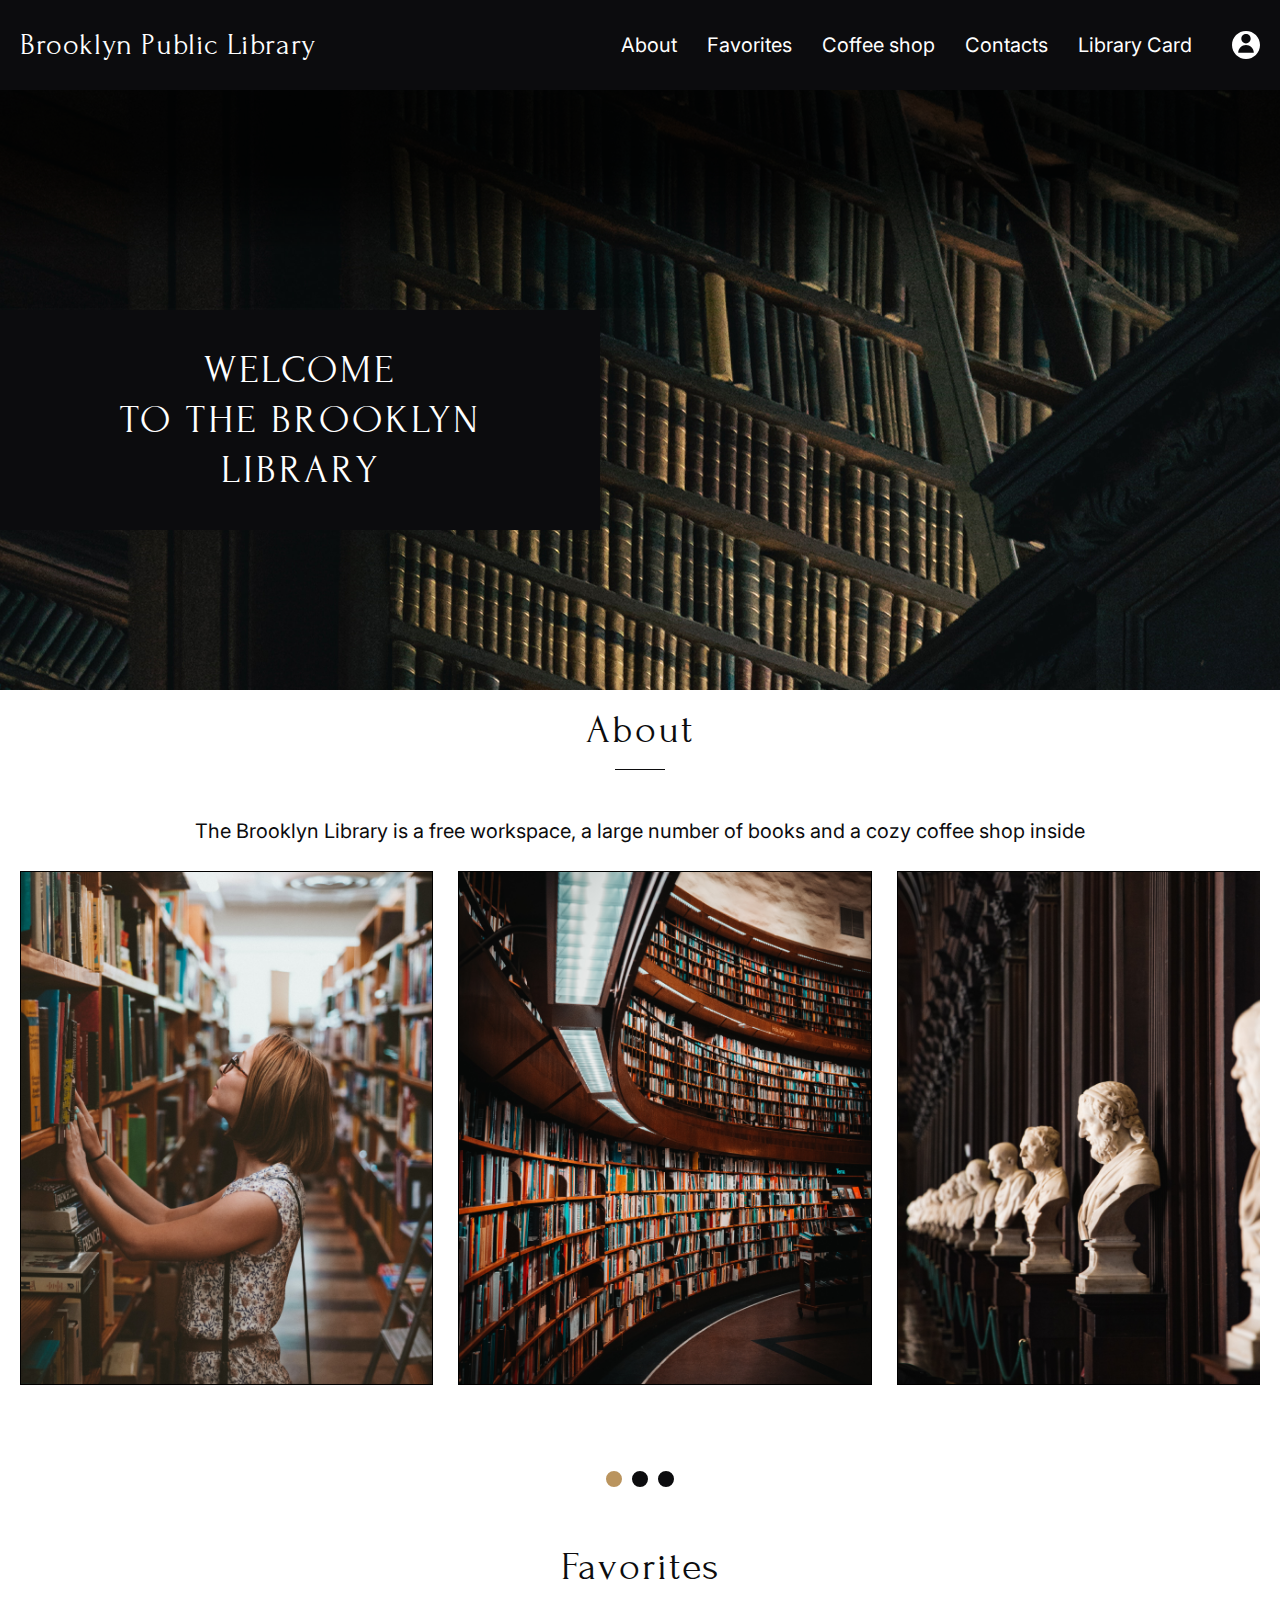
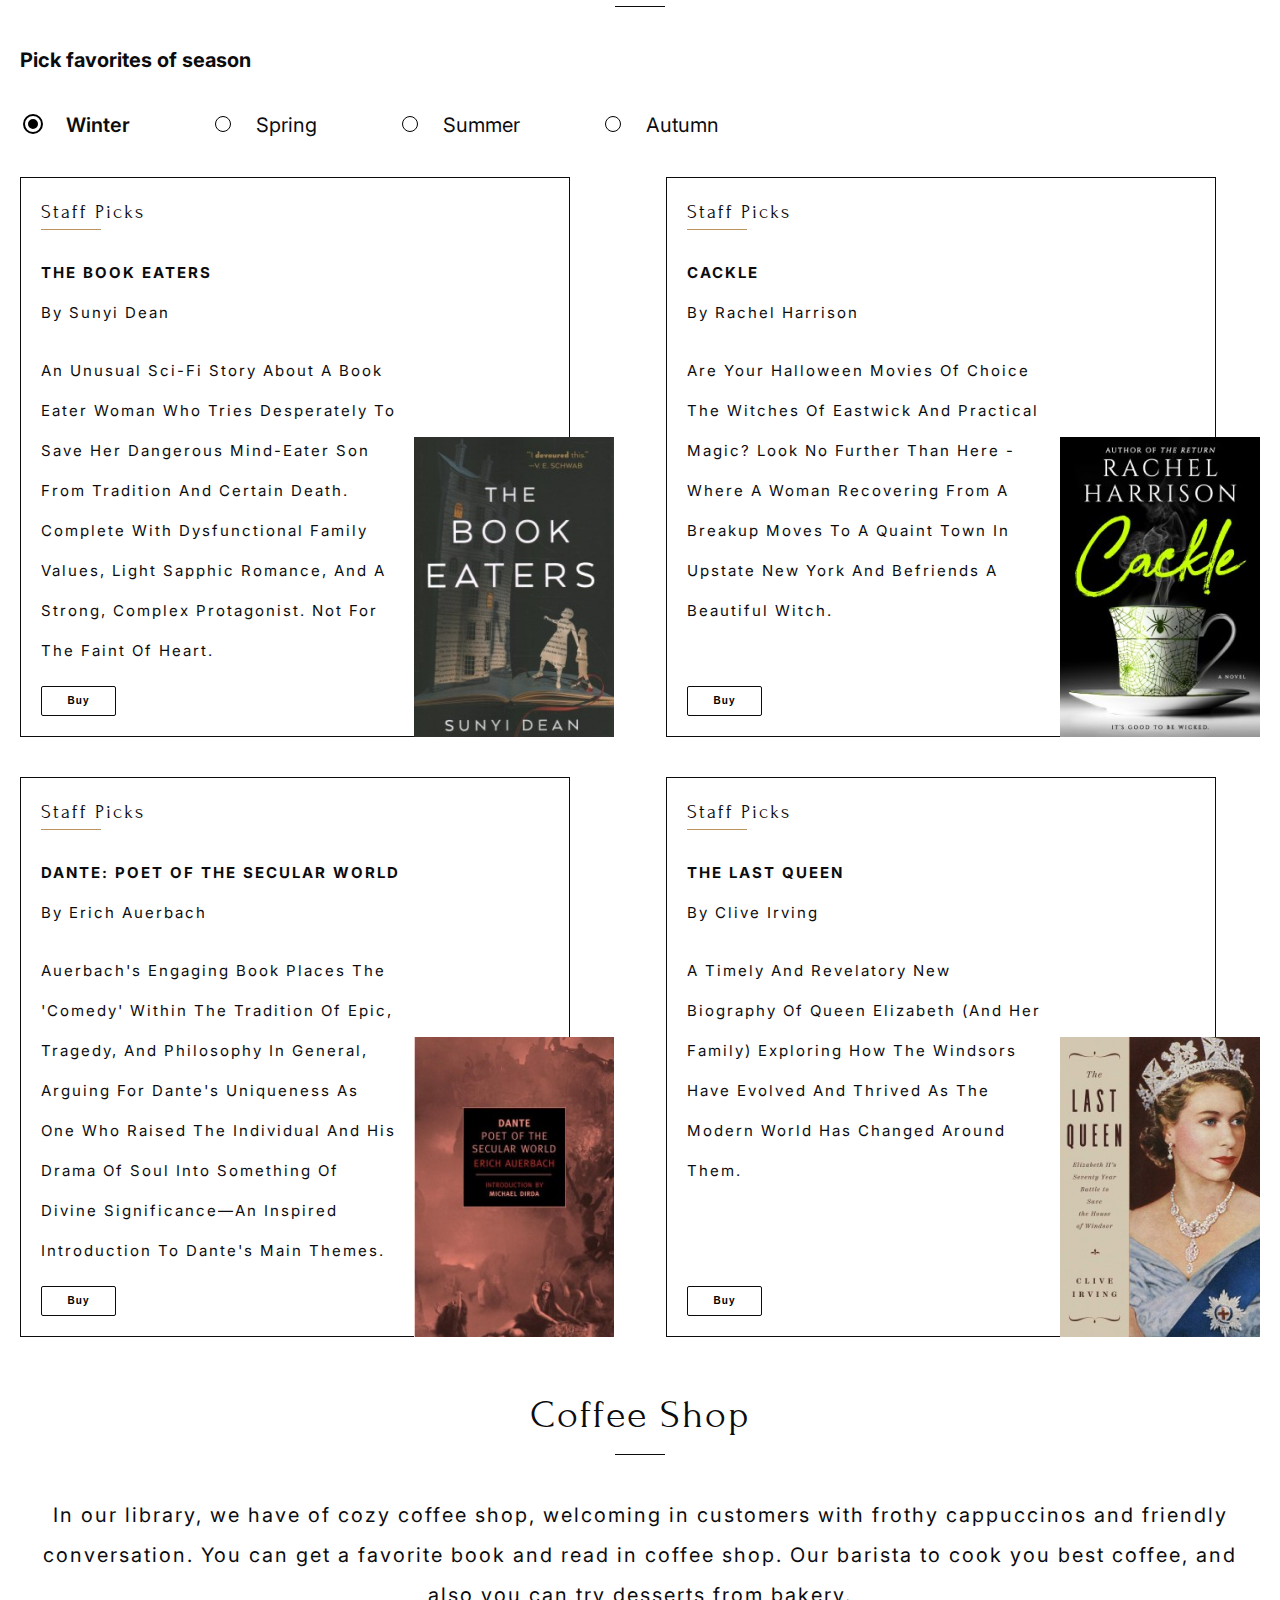
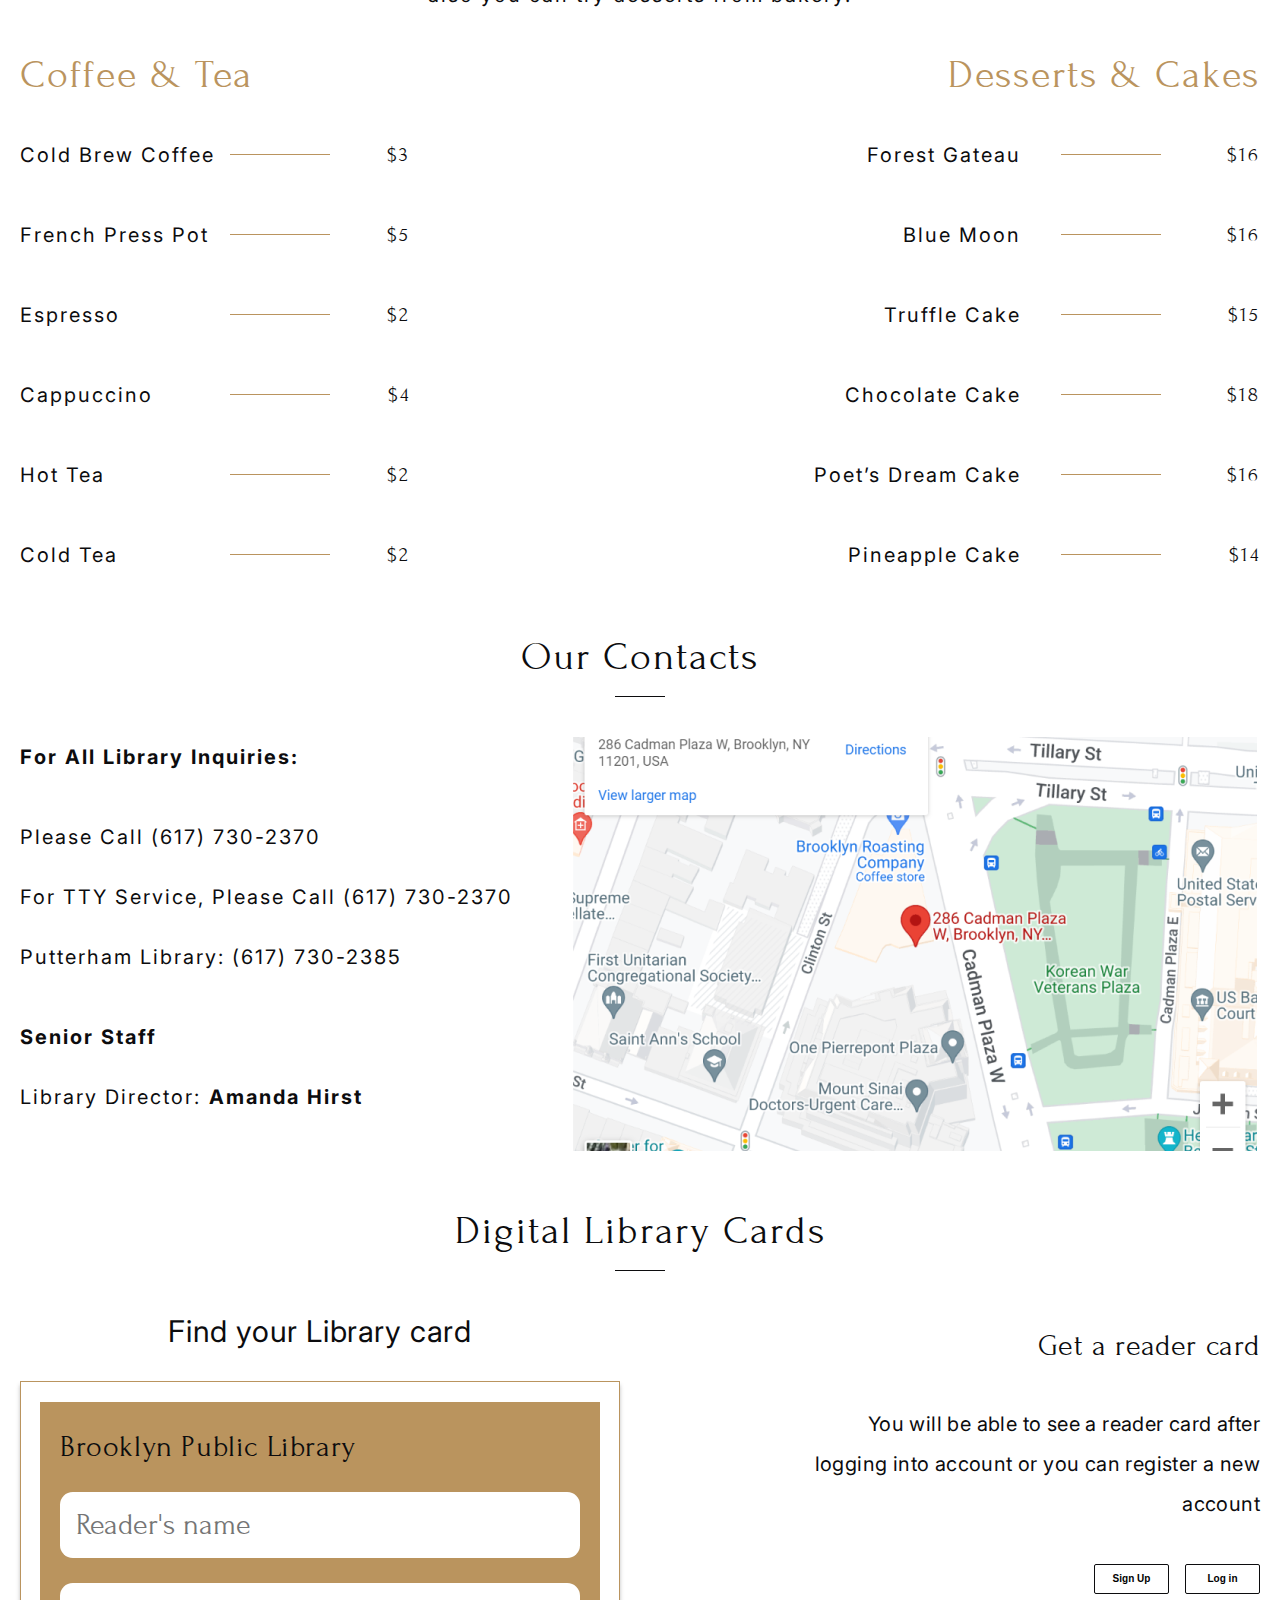
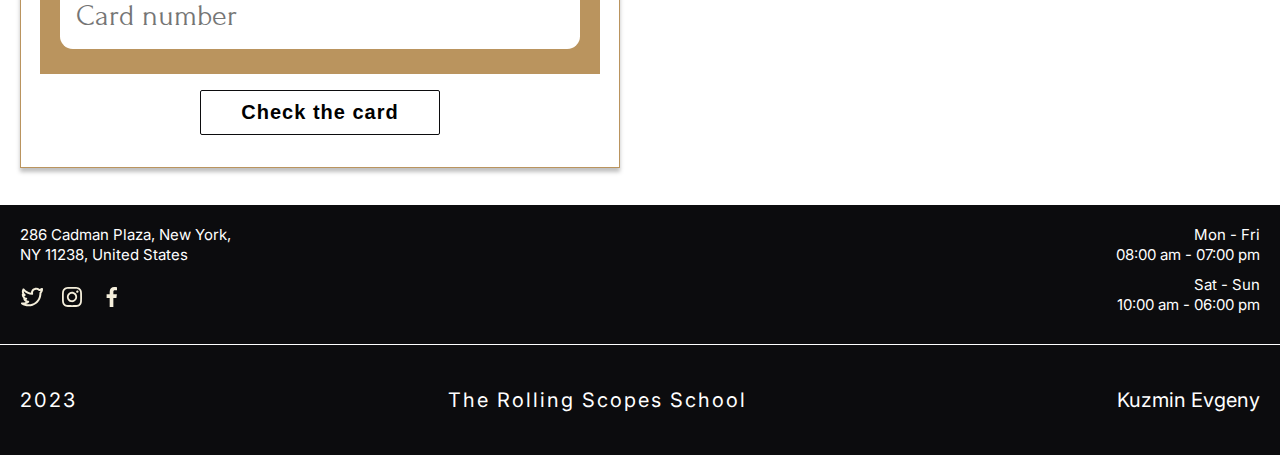
==== commit def3c350: "fix:authentification + validation all forms finished" ====
--- a/library/index.html
+++ b/library/index.html
@@ -217,8 +217,8 @@
                                 <p class="line-height-40 text-capitalize mt-9">
                                     A timely and revelatory new biography of Queen Elizabeth (and her family) exploring how the Windsors have evolved and thrived as the modern world has changed around them.
                                 </p>
-                                <button class="btn-buy fs-10 fw-600 letter-spacing-1" data-buy-book disabled>
-                                    Own
+                                <button class="btn-buy fs-10 fw-600 letter-spacing-1" data-buy-book>
+                                    Buy
                                 </button>
                                 <img src="./img/book4.png" alt="book 'The Last Queen'">
                             </div>
@@ -286,8 +286,8 @@
                                 <p>
                                     A timely and revelatory new biography of Queen Elizabeth (and her family) exploring how the Windsors have evolved and thrived as the modern world has changed around them.
                                 </p>
-                                <button class="btn-buy fs-10 fw-600 letter-spacing-1" data-buy-book disabled>
-                                    Own
+                                <button class="btn-buy fs-10 fw-600 letter-spacing-1" data-buy-book>
+                                    Buy
                                 </button>
                                 <img src="./img/book8.png" alt="book 'Dominicana'">
                             </div>
@@ -356,8 +356,8 @@
                                 <p>
                                     An epic saga of seven generations of one family encompasses the tumultuous history of Hawaii as a Hawaiian woman gathers her four granddaughters together in an erotic tale of villains and dreamers, queens and revolutionaries, lepers and healers.
                                 </p>
-                                <button class="btn-buy fs-10 fw-600 letter-spacing-1" data-buy-book disabled>
-                                    Own
+                                <button class="btn-buy fs-10 fw-600 letter-spacing-1" data-buy-book>
+                                    Buy
                                 </button>
                                 <img src="./img/book12.png" alt="book 'Shark Dialogues: A Novel'">
                             </div>
@@ -394,7 +394,7 @@
                                     The harrowing story of an ordinary American and a principled Naval officer who, horrified by the burning of Smyrna, led an extraordinary rescue effort that saved a quarter of a million refugees from the Armenian Genocide
                                 </p>
                                 <button class="btn-buy fs-10 fw-600 letter-spacing-1" data-buy-book>
-                                    Own
+                                    Buy
                                 </button>
                                 <img src="./img/book14.png" alt="book 'Slug: And Other Stories'">
                             </div>
@@ -425,7 +425,7 @@
                                 <p>
                                     Exes Tegan and Sara find themselves chained together by hairballs of codependency. A father and child experience the shared trauma of giving birth to gods from their wounds.
                                 </p>
-                                <button class="btn-buy fs-10 fw-600 letter-spacing-1" data-buy-book disabled>
+                                <button class="btn-buy fs-10 fw-600 letter-spacing-1" data-buy-book>
                                     Buy
                                 </button>
                                 <img src="./img/book16.png" alt="book 'Slug: And Other Stories'">
@@ -545,10 +545,10 @@
                                 <div class="member-card flex-column mt-20 px-20 align-self-center justify-content-evenly">
                                     <span class="fs-30 ff-forum letter-spacing-0-6">Brooklyn Public Library</span>
                                     <div class="flex">
-                                        <input type="text" class="fs-30 ff-forum text-light-dark p-2" placeholder="Reader's name">
+                                        <input type="text" class="fs-30 ff-forum text-dark p-2" placeholder="Reader's name">
                                     </div>
                                     <div class="flex">
-                                        <input type="text" class="fs-30 ff-forum text-light-dark p-2" placeholder="Card number">
+                                        <input type="text" class="fs-30 ff-forum text-dark p-2" placeholder="Card number">
                                     </div>
                                 </div>
                                 <button class="align-self-center mt-2 fs-20 " data-card-check><span class="fw-700 letter-spacing-1">Check the card</span></button>
@@ -634,28 +634,32 @@
             <div class="ff-forum uppercase letter-spacing-0-4 text-center">
                 Register
             </div>
-            <div class="flex flex-column align-items-center line-height-20 flow-auth-form mt-10 ">
-                <div class="fs-15 letter-spacing-0-3">
+            <div class="line-height-20 flow-auth-form mt-10 ">
+                <div class="px-15 fs-15 letter-spacing-0-3">
                     <label>First name</label>
                     <Input type="text" class="modal-input mt-10" id='firstName' role="registration-input"></Input>
-                </div>
-                <div class="fs-15 letter-spacing-0-3">
+                    <span class="error"></span>
+                </div>
+                <div class="px-15 fs-15 letter-spacing-0-3">
                     <label>Last name</label>
                     <Input type="text" class="modal-input mt-10" id='lastName' role="registration-input"></Input>
-                </div>
-                <div class="fs-15 letter-spacing-0-3">
+                    <span class="error"></span>
+                </div>
+                <div class="px-15 fs-15 letter-spacing-0-3">
                     <label>E-mail</label>
                     <Input type="text" class="modal-input mt-10" id="email" role="registration-input"></Input>
-                </div>
-                <div class="fs-15 letter-spacing-0-3">
+                    <span class="error"></span>
+                </div>
+                <div class="px-15 fs-15 letter-spacing-0-3">
                     <label>Password</label>
                     <Input type="text" class="modal-input mt-10" id="password" role="registration-input"></Input>
-                </div>
-            </div>
-
-            <button class="authentification-button fs-10 fw-700 mt-20 ml-2 letter-spacing-1 text-light-dark" role="registration-submit">Sign Up</button>
-
-            <div class=" ml-2 fs-10"> <span> Already have an account?</span> <span class="fw-700 text-login letter-spacing-1 text-link" data-modal-target="#login-modal"> Login</span> </div>
+                    <span class="error"></span>
+                </div>
+            </div>
+
+            <button class="authentification-button fs-10 fw-700 mt-20 ml-2 letter-spacing-1 text-dark" role="registration-submit">Sign Up</button>
+
+            <div class=" ml-2 fs-10"> <span> Already have an account?</span> <span class="fw-700 text-login letter-spacing-1 text-link" data-modal-target="#login-modal" id="loginfromregisterlink"> Login</span> </div>
             
         </div>
         
@@ -665,22 +669,23 @@
             <button data-closemodalbutton class="modal-close-button">&times;</button>
             <div class="ff-forum uppercase letter-spacing-0-4 text-center">
                 Login
-                
-            </div>
-            <div class="flex flex-column align-items-center line-height-20 flow-auth-form mt-10 ">
-                <div class="fs-15 letter-spacing-0-3">
+            </div>
+            <div class=" line-height-20 flow-auth-form mt-10 ">
+                <div class="px-15 fs-15 letter-spacing-0-3">
                     <label>E-mail or readers card</label>
                     <Input type="text" class="modal-input mt-10" id='loginId' role="login-input"></Input>
-                </div>
-                <div class="fs-15 letter-spacing-0-3">
+                    <span class="error"></span>
+                </div>
+                <div class="px-15 fs-15 letter-spacing-0-3">
                     <label>Password</label>
                     <Input type="text" class="modal-input mt-10" id="loginPassword" role="login-input"></Input>
-                </div>
-            </div>
-
-            <button class="authentification-button fs-10 fw-700 mt-20 ml-2 letter-spacing-1 text-light-dark" role="login-submit">Log in</button>
-
-            <div class=" ml-2 fs-10"> <span> Don't have an account?</span> <span class="fw-700 text-login letter-spacing-1 text-link" data-modal-target="#registration-modal"> Register</span> </div>
+                    <span class="error"></span>
+                </div>
+            </div>
+
+            <button class="authentification-button fs-10 fw-700 mt-20 ml-2 letter-spacing-1 text-dark" role="login-submit">Log in</button>
+
+            <div class=" ml-2 fs-10"> <span> Don't have an account?</span> <span class="fw-700 text-login letter-spacing-1 text-link" data-modal-target="#registration-modal" id="registerfromloginlink"> Register</span> </div>
             
         </div>
         
@@ -746,11 +751,11 @@
                         <label>Expiration code</label>
                         <div class="flex">
                             <div class="input-sm-container">
-                                <Input type="text" class="modal-input modal-input-small block my-10 mr-10" id='expirationcode1' role="cardpurchase-input"></Input>
+                                <Input type="text" class="modal-input modal-input-small block my-10 mr-10" id='expirationcode1' maxlength="2" role="cardpurchase-input"></Input>
                                 <span class="error-sm"></span>
                             </div>
                             <div class="input-sm-container">
-                                <Input type="text" class="modal-input modal-input-small block my-10" id='expirationcode2' role="cardpurchase-input"></Input>
+                                <Input type="text" class="modal-input modal-input-small block my-10" id='expirationcode2' maxlength="2" role="cardpurchase-input"></Input>
                                 <span class="error-sm"></span>
                             </div>
                         </div>
--- a/library/style.css
+++ b/library/style.css
@@ -384,6 +384,10 @@
 }
 
 /* Margins */
+.m-0 {
+    margin: 0;
+}
+
 .mx-20 {
     margin-inline: 20px;
 }
@@ -547,6 +551,10 @@
 
 .px-10 {
     padding-inline: 10px;
+}
+
+.px-15 {
+    padding-inline: 15px;
 }
 
 .pl-13 {
@@ -990,18 +998,17 @@
     height: 300px;
 }
 
-.grid-favorites button:hover:not(:disabled) {
+.btn-buy:hover:not(:disabled),
+button.authentification-button:hover {
     cursor: pointer;
     background-color: hsl( var(--clr-warm-veneer) );
     border: 1px solid hsl( var(--clr-warm-veneer) );
 }
 
-
-
-    .grid-favorites button:disabled {
-        border: 1px solid hsl( var(--clr-warm-veneer) );
-        color: hsl( var(--clr-warm-veneer) );
-    }
+.grid-favorites button:disabled {
+    border: 1px solid hsl( var(--clr-warm-veneer) );
+    color: hsl( var(--clr-warm-veneer) );
+}
 
 .book-description {
     grid-template-rows: 45px 105px 1fr 45px;
@@ -1243,7 +1250,9 @@
     position: relative;
 }
 
-.input-error {
+.input-error,
+.input-mail-error,
+.input-pswrd-error {
     border:1px solid red
 }
 
@@ -1274,6 +1283,24 @@
     font-size: var(--fs-10);
     color: red;
     width: 100px;
+}
+
+.input-mail-error + .error::after {
+    position: absolute;
+    top: 17px;
+    left: -200px;
+    content: 'fill the email correctly';
+    font-size: var(--fs-10);
+    color: red;
+}
+
+.input-pswrd-error + .error::after {
+    position: absolute;
+    top: 17px;
+    left: -200px;
+    content: 'password should be at least 8 symbols';
+    font-size: var(--fs-10);
+    color: red;
 }
 
 .modal {
@@ -1453,4 +1480,9 @@
   .cardPurchase-wrapper {
     max-width: 640px;
     height: 100%;
+  }
+
+  div[data-modal-target]:hover,
+  #logout:hover{
+    color: hsl( var(--clr-warm-veneer) );
   }